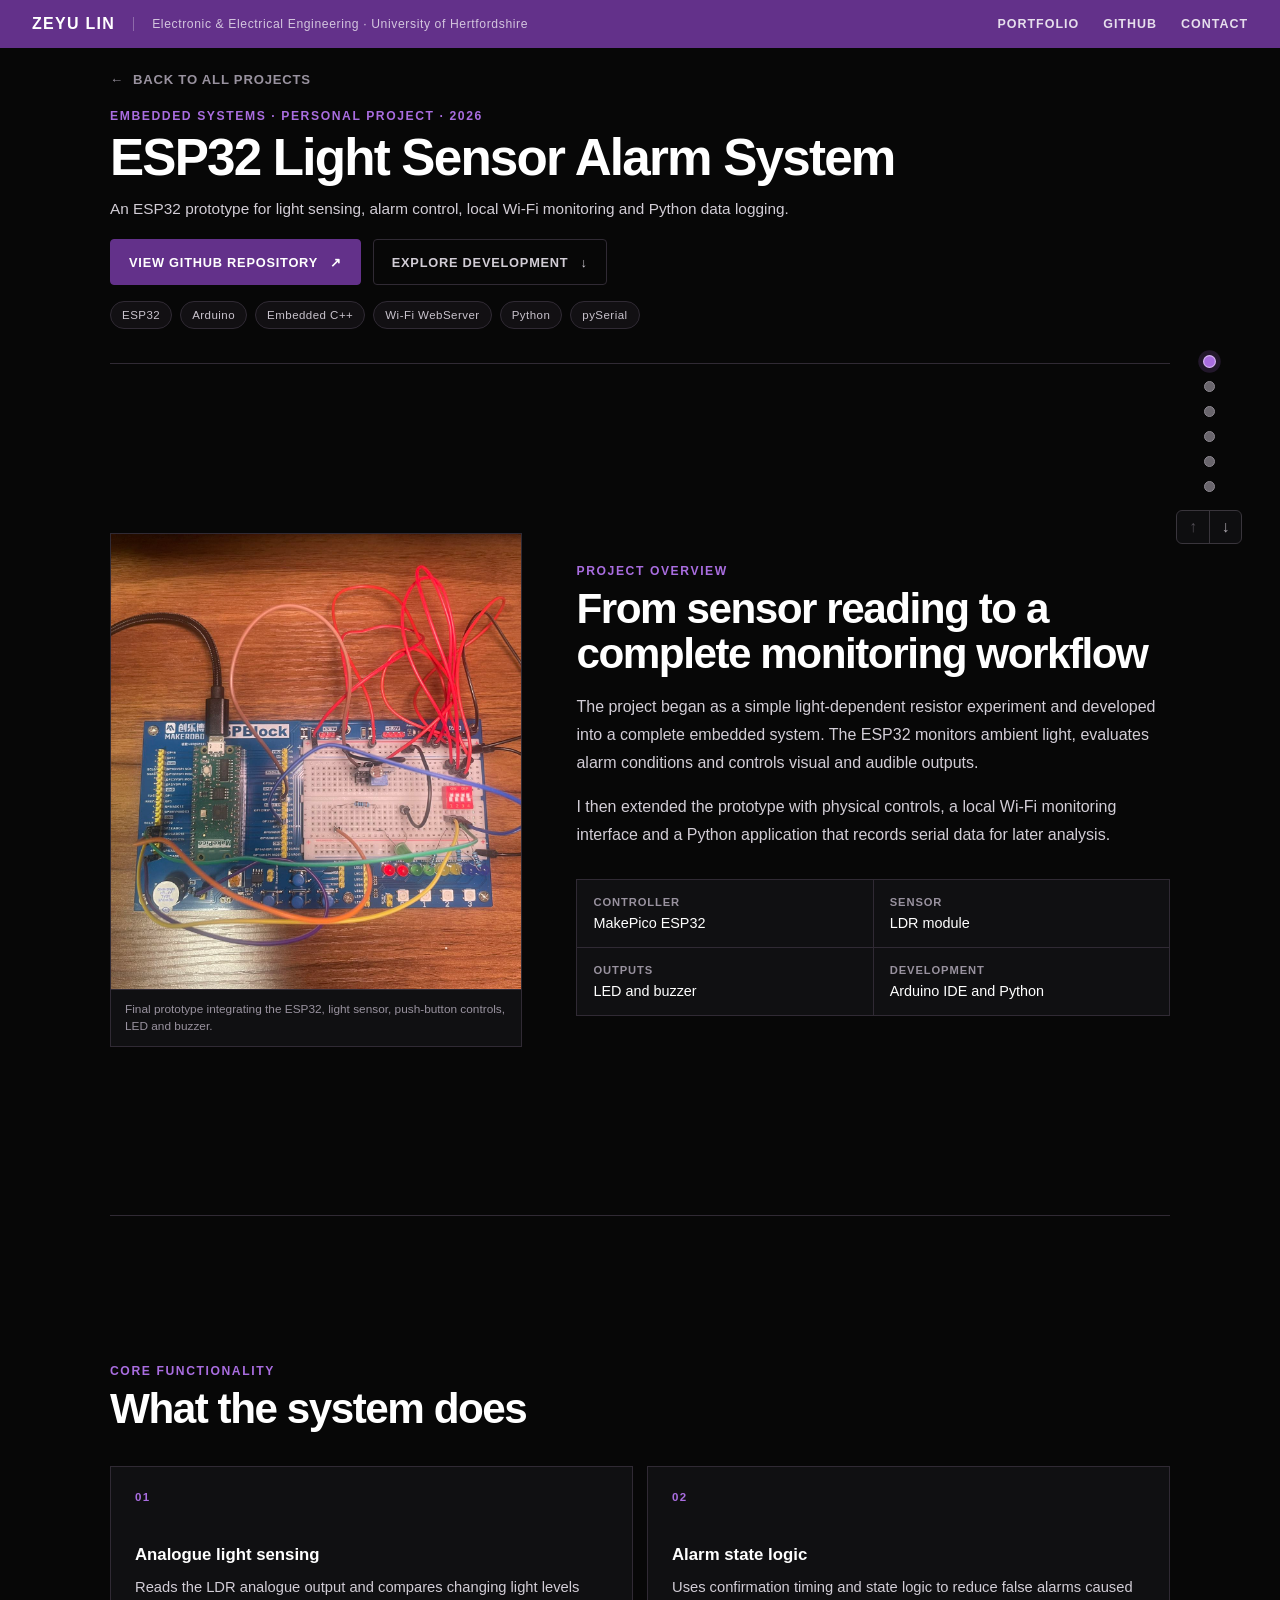
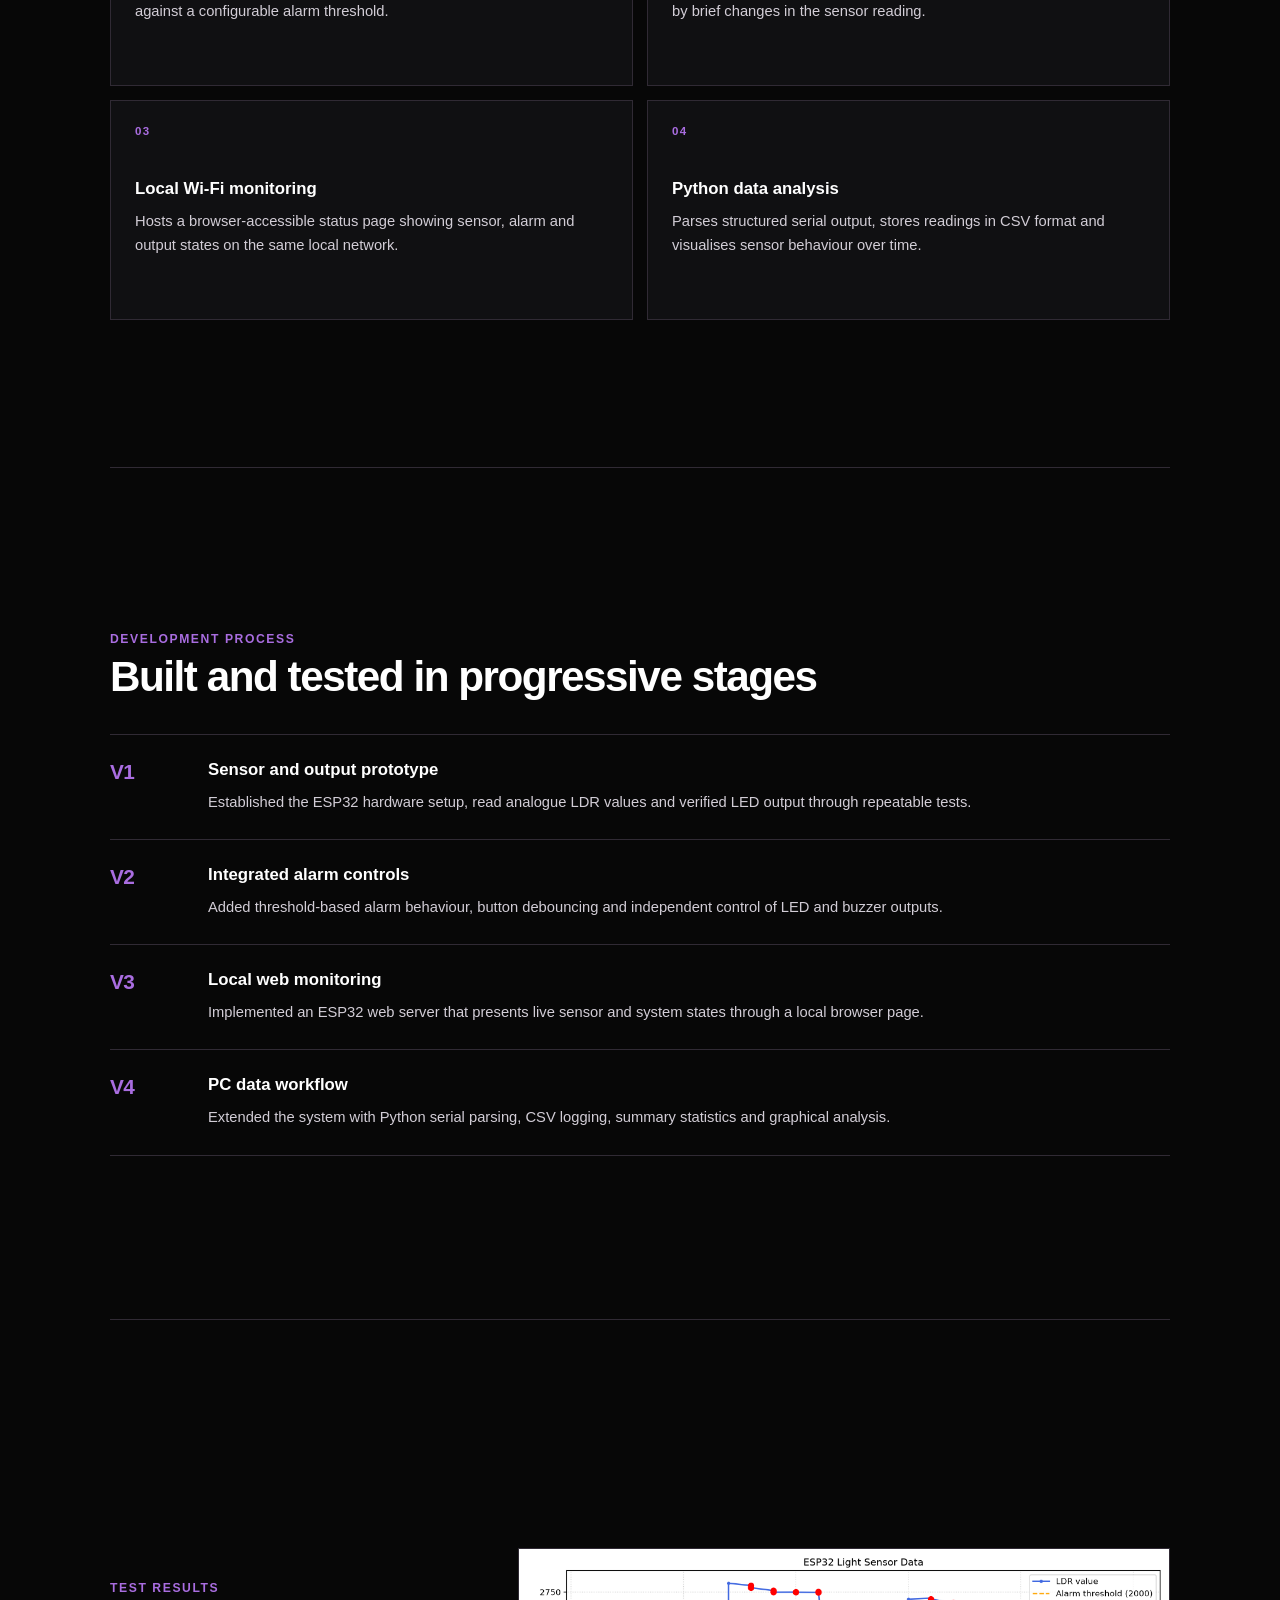
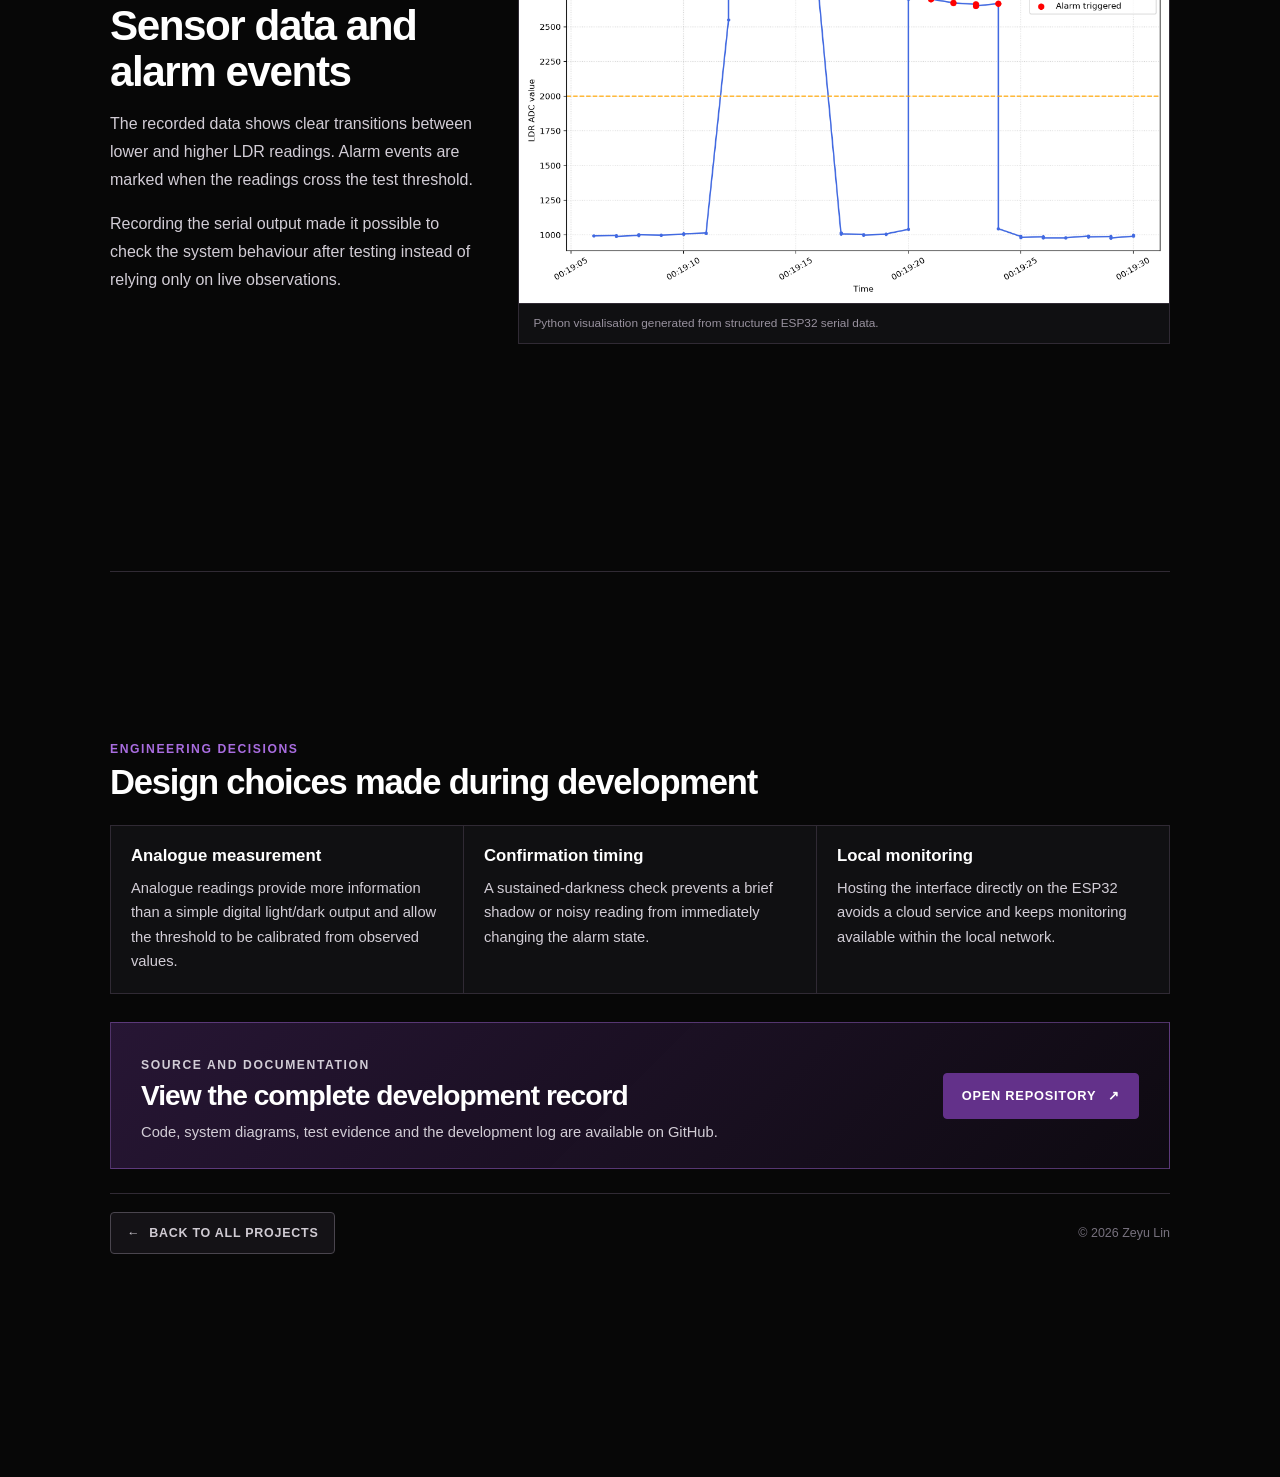
==== projects/esp32.html @ b7c0f5f3 "Add ESP32 project page and complete portfolio navigation" ====
<!DOCTYPE html>
<html lang="en">
<head>
  <meta charset="UTF-8">

  <meta
    name="viewport"
    content="width=device-width, initial-scale=1.0"
  >

  <meta
    name="description"
    content="ESP32 Light Sensor Alarm System developed by Zeyu Lin."
  >

  <title>ESP32 Light Sensor Alarm System | Zeyu Lin</title>

  <link rel="stylesheet" href="../project.css">
</head>

<body>
  <!-- Shared portfolio header and contact menu -->
  <header class="site-header">
    <div class="header-inner">
      <div class="site-identity">
        <a class="site-name" href="../index.html">
          Zeyu Lin
        </a>

        <span class="profile-summary">
          Electronic &amp; Electrical Engineering · University of Hertfordshire
        </span>
      </div>

      <nav class="site-nav" aria-label="Main navigation">
        <a class="nav-link" href="../index.html">
          Portfolio
        </a>

        <a
          class="nav-link"
          href="https://github.com/Zeyu-Ethan"
          target="_blank"
          rel="noopener noreferrer"
        >
          GitHub
        </a>

        <div class="contact-menu">
          <button
            class="contact-toggle"
            id="contact-toggle"
            type="button"
            aria-expanded="false"
            aria-controls="contact-panel"
          >
            Contact
          </button>

          <div
            class="contact-panel"
            id="contact-panel"
            aria-label="Contact information"
          >
            <div class="contact-row">
              <span class="contact-type">Email</span>

              <a
                class="contact-email"
                href="mailto:zeyuethanlin@gmail.com"
                draggable="false"
              >
                zeyuethanlin@gmail.com
              </a>
            </div>
          </div>
        </div>
      </nav>
    </div>
  </header>

  <!-- Desktop section navigation; hidden on narrower screens -->
  <nav class="section-navigation" aria-label="ESP32 project sections">
    <div class="section-dots">
      <button class="section-dot is-active" type="button" data-target="introduction" aria-label="Go to Project introduction" aria-current="true">
        <span>Project introduction</span>
      </button>
      <button class="section-dot" type="button" data-target="overview" aria-label="Go to Project overview">
        <span>Project overview</span>
      </button>
      <button class="section-dot" type="button" data-target="functionality" aria-label="Go to Core functionality">
        <span>Core functionality</span>
      </button>
      <button class="section-dot" type="button" data-target="development" aria-label="Go to Development process">
        <span>Development process</span>
      </button>
      <button class="section-dot" type="button" data-target="results" aria-label="Go to Test results">
        <span>Test results</span>
      </button>
      <button class="section-dot" type="button" data-target="decisions" aria-label="Go to Engineering decisions">
        <span>Engineering decisions</span>
      </button>
    </div>

    <div class="section-arrows" aria-label="Move between project sections">
      <button class="section-arrow" id="previous-section" type="button" aria-label="Previous project section" title="Previous section">
        <span aria-hidden="true">&#8593;</span>
      </button>
      <button class="section-arrow" id="next-section" type="button" aria-label="Next project section" title="Next section">
        <span aria-hidden="true">&#8595;</span>
      </button>
    </div>
  </nav>

  <main class="project-page">
    <div class="project-shell">
      <a class="back-link" href="../index.html">
        <span aria-hidden="true">←</span>
        Back to all projects
      </a>

      <!-- Project title, summary and primary actions -->
      <section class="project-introduction" id="introduction">
        <p class="eyebrow">
          Embedded Systems · Personal Project · 2026
        </p>

        <h1>ESP32 Light Sensor Alarm System</h1>

        <p class="project-lead">
          An ESP32 prototype for light sensing, alarm control, local Wi-Fi monitoring and Python data logging.
        </p>

        <div class="project-actions">
          <a
            class="primary-button"
            href="https://github.com/Zeyu-Ethan/esp32-light-sensor-alarm"
            target="_blank"
            rel="noopener noreferrer"
          >
            View GitHub Repository
            <span aria-hidden="true">↗</span>
          </a>

          <a class="secondary-button" href="#development">
            Explore Development
            <span aria-hidden="true">↓</span>
          </a>
        </div>

        <ul class="technology-list" aria-label="Technologies used">
          <li>ESP32</li>
          <li>Arduino</li>
          <li>Embedded C++</li>
          <li>Wi-Fi WebServer</li>
          <li>Python</li>
          <li>pySerial</li>
        </ul>
      </section>

      <!-- Project overview -->
      <section class="overview-section" id="overview">
        <figure class="prototype-figure">
          <img
            src="../assets/images/esp32/final_prototype_overview.jpg"
            alt="Completed ESP32 light sensor alarm hardware prototype"
          >

          <figcaption>
            Final prototype integrating the ESP32, light sensor,
            push-button controls, LED and buzzer.
          </figcaption>
        </figure>

        <div class="overview-content">
          <p class="section-label">Project overview</p>

          <h2>From sensor reading to a complete monitoring workflow</h2>

          <p>
            The project began as a simple light-dependent resistor
            experiment and developed into a complete embedded system.
            The ESP32 monitors ambient light, evaluates alarm conditions
            and controls visual and audible outputs.
          </p>

          <p>
            I then extended the prototype with physical controls, a
            local Wi-Fi monitoring interface and a Python application
            that records serial data for later analysis.
          </p>

          <dl class="project-facts">
            <div>
              <dt>Controller</dt>
              <dd>MakePico ESP32</dd>
            </div>

            <div>
              <dt>Sensor</dt>
              <dd>LDR module</dd>
            </div>

            <div>
              <dt>Outputs</dt>
              <dd>LED and buzzer</dd>
            </div>

            <div>
              <dt>Development</dt>
              <dd>Arduino IDE and Python</dd>
            </div>
          </dl>
        </div>
      </section>

      <!-- Core system functions -->
      <section class="content-section" id="functionality">
        <div class="section-heading">
          <p class="section-label">Core functionality</p>
          <h2>What the system does</h2>
        </div>

        <div class="feature-grid">
          <article class="feature-card">
            <span class="feature-number">01</span>
            <h3>Analogue light sensing</h3>

            <p>
              Reads the LDR analogue output and compares changing
              light levels against a configurable alarm threshold.
            </p>
          </article>

          <article class="feature-card">
            <span class="feature-number">02</span>
            <h3>Alarm state logic</h3>

            <p>
              Uses confirmation timing and state logic to reduce false
              alarms caused by brief changes in the sensor reading.
            </p>
          </article>

          <article class="feature-card">
            <span class="feature-number">03</span>
            <h3>Local Wi-Fi monitoring</h3>

            <p>
              Hosts a browser-accessible status page showing sensor,
              alarm and output states on the same local network.
            </p>
          </article>

          <article class="feature-card">
            <span class="feature-number">04</span>
            <h3>Python data analysis</h3>

            <p>
              Parses structured serial output, stores readings in CSV
              format and visualises sensor behaviour over time.
            </p>
          </article>
        </div>
      </section>

      <!-- Progressive development stages -->
      <section class="content-section" id="development">
        <div class="section-heading">
          <p class="section-label">Development process</p>
          <h2>Built and tested in progressive stages</h2>
        </div>

        <div class="development-list">
          <article class="development-stage">
            <div class="stage-marker">V1</div>

            <div>
              <h3>Sensor and output prototype</h3>

              <p>
                Established the ESP32 hardware setup, read analogue LDR
                values and verified LED output through repeatable tests.
              </p>
            </div>
          </article>

          <article class="development-stage">
            <div class="stage-marker">V2</div>

            <div>
              <h3>Integrated alarm controls</h3>

              <p>
                Added threshold-based alarm behaviour, button
                debouncing and independent control of LED and buzzer
                outputs.
              </p>
            </div>
          </article>

          <article class="development-stage">
            <div class="stage-marker">V3</div>

            <div>
              <h3>Local web monitoring</h3>

              <p>
                Implemented an ESP32 web server that presents live
                sensor and system states through a local browser page.
              </p>
            </div>
          </article>

          <article class="development-stage">
            <div class="stage-marker">V4</div>

            <div>
              <h3>PC data workflow</h3>

              <p>
                Extended the system with Python serial parsing, CSV
                logging, summary statistics and graphical analysis.
              </p>
            </div>
          </article>
        </div>
      </section>

      <!-- Test evidence and recorded sensor data -->
      <section class="data-section" id="results">
        <div class="data-copy">
          <p class="section-label">Test results</p>

          <h2>Sensor data and alarm events</h2>

          <p>
            The recorded data shows clear transitions between lower
            and higher LDR readings. Alarm events are marked when the
            readings cross the test threshold.
          </p>

          <p>
            Recording the serial output made it possible to check the
            system behaviour after testing instead of relying only on
            live observations.
          </p>
        </div>

        <figure class="data-figure">
          <img
            src="../assets/images/esp32/serial_log_plot.png"
            alt="Graph of ESP32 LDR readings and alarm events over time"
          >

          <figcaption>
            Python visualisation generated from structured ESP32
            serial data.
          </figcaption>
        </figure>
      </section>

      <!-- Engineering decisions and design reasoning -->
      <section class="engineering-section" id="decisions">
        <div class="section-heading">
          <p class="section-label">Engineering decisions</p>
          <h2>Design choices made during development</h2>
        </div>

        <div class="decision-grid">
          <article>
            <h3>Analogue measurement</h3>

            <p>
              Analogue readings provide more information than a simple
              digital light/dark output and allow the threshold to be
              calibrated from observed values.
            </p>
          </article>

          <article>
            <h3>Confirmation timing</h3>

            <p>
              A sustained-darkness check prevents a brief shadow or
              noisy reading from immediately changing the alarm state.
            </p>
          </article>

          <article>
            <h3>Local monitoring</h3>

            <p>
              Hosting the interface directly on the ESP32 avoids a
              cloud service and keeps monitoring available within the
              local network.
            </p>
          </article>
        </div>

        <!-- Repository card shares the final navigation page -->
        <section class="repository-section">
        <div>
          <p class="section-label">Source and documentation</p>

          <h2>View the complete development record</h2>

          <p>
            Code, system diagrams, test evidence and the development
            log are available on GitHub.
          </p>
        </div>

        <a
          class="primary-button"
          href="https://github.com/Zeyu-Ethan/esp32-light-sensor-alarm"
          target="_blank"
          rel="noopener noreferrer"
        >
          Open Repository
          <span aria-hidden="true">↗</span>
        </a>
        </section>

        <div class="project-ending">
          <nav class="project-navigation" aria-label="Project navigation">
            <a class="return-button" href="../index.html">
              <span aria-hidden="true">←</span>
              Back to all projects
            </a>
          </nav>

          <footer class="site-footer">
            <p>© 2026 Zeyu Lin</p>
          </footer>
        </div>
      </section>
    </div>
  </main>

  <script>
    // Keep the contact panel usable with mouse, keyboard and touch input.
    const contactMenu = document.querySelector(".contact-menu");
    const contactToggle = document.getElementById("contact-toggle");

    function closeContactMenu() {
      contactMenu.classList.remove("is-open");
      contactToggle.setAttribute("aria-expanded", "false");
    }

    contactToggle.addEventListener("click", function (event) {
      event.stopPropagation();

      const willOpen =
        !contactMenu.classList.contains("is-open");

      contactMenu.classList.toggle("is-open", willOpen);
      contactToggle.setAttribute(
        "aria-expanded",
        String(willOpen)
      );
    });

    document.addEventListener("click", function (event) {
      if (!contactMenu.contains(event.target)) {
        closeContactMenu();
      }
    });

    document.addEventListener("keydown", function (event) {
      if (event.key === "Escape") {
        closeContactMenu();
        contactToggle.focus();
      }
    });

    // Connect all six navigation dots to the complete page structure.
    const sectionDots = Array.from(
      document.querySelectorAll(".section-dot")
    );

    const projectSections = sectionDots.map(function (dot) {
      return document.getElementById(dot.dataset.target);
    });

    const navigationStops = projectSections;

    const previousSectionButton =
      document.getElementById("previous-section");

    const nextSectionButton =
      document.getElementById("next-section");

    let activeNavigationIndex = 0;

    function setActiveSection(index) {
      activeNavigationIndex = index;

      sectionDots.forEach(function (dot, dotIndex) {
        const isActive = dotIndex === index;

        dot.classList.toggle("is-active", isActive);

        if (isActive) {
          dot.setAttribute("aria-current", "true");
        } else {
          dot.removeAttribute("aria-current");
        }
      });

      previousSectionButton.disabled = index === 0;
      nextSectionButton.disabled =
        index === navigationStops.length - 1;
    }

    function scrollToSection(index) {
      navigationStops[index].scrollIntoView({
        behavior: "smooth",
        block: "center"
      });
    }

    sectionDots.forEach(function (dot, index) {
      dot.addEventListener("click", function () {
        setActiveSection(index);
        scrollToSection(index);
      });
    });

    previousSectionButton.addEventListener("click", function () {
      if (activeNavigationIndex > 0) {
        setActiveSection(activeNavigationIndex - 1);
        scrollToSection(activeNavigationIndex);
      }
    });

    nextSectionButton.addEventListener("click", function () {
      if (activeNavigationIndex < navigationStops.length - 1) {
        setActiveSection(activeNavigationIndex + 1);
        scrollToSection(activeNavigationIndex);
      }
    });

    // Highlight the section closest to the reader's viewing position.
    function updateActiveSectionFromScroll() {
      let nearestIndex = 0;
      let nearestDistance = Number.POSITIVE_INFINITY;

      navigationStops.forEach(function (section, index) {
        const sectionBounds = section.getBoundingClientRect();
        const sectionPosition =
          sectionBounds.top + sectionBounds.height / 2;
        const distance = Math.abs(
          sectionPosition - window.innerHeight / 2
        );

        if (distance < nearestDistance) {
          nearestDistance = distance;
          nearestIndex = index;
        }
      });

      if (nearestIndex !== activeNavigationIndex) {
        setActiveSection(nearestIndex);
      }
    }

    let scrollUpdateRequested = false;

    window.addEventListener(
      "scroll",
      function () {
        if (!scrollUpdateRequested) {
          window.requestAnimationFrame(function () {
            updateActiveSectionFromScroll();
            scrollUpdateRequested = false;
          });

          scrollUpdateRequested = true;
        }
      },
      { passive: true }
    );

    setActiveSection(0);
    updateActiveSectionFromScroll();
  </script>
</body>
</html>
---- project.css ----
:root {
  --black: #070707;
  --panel: #101012;
  --panel-light: #17141a;
  --white: #ffffff;
  --text: #d2cdd6;
  --muted: #99929f;
  --purple: #63318a;
  --purple-light: #a96de0;
  --border: #302a34;
}

* {
  box-sizing: border-box;
}

html {
  scroll-behavior: smooth;
}

body {
  min-height: 100vh;
  margin: 0;

  color: var(--white);
  background: var(--black);

  font-family: Arial, Helvetica, sans-serif;
}

a,
button {
  font: inherit;
}

a {
  color: inherit;
}

img {
  max-width: 100%;
}

/* =========================
   Header
   ========================= */

.site-header {
  position: relative;
  z-index: 20;

  height: 48px;

  background: var(--purple);
}

.header-inner {
  display: flex;
  align-items: center;
  justify-content: space-between;

  width: min(1280px, calc(100% - 64px));
  height: 100%;
  margin: 0 auto;
}

.site-identity {
  display: flex;
  align-items: center;
  min-width: 0;
}

.site-name {
  flex-shrink: 0;

  color: var(--white);

  font-size: 1rem;
  font-weight: 700;
  letter-spacing: 0.08em;
  text-decoration: none;
  text-transform: uppercase;
}

.profile-summary {
  margin-left: 18px;
  padding-left: 18px;

  color: rgba(255, 255, 255, 0.72);
  border-left: 1px solid rgba(255, 255, 255, 0.28);

  font-size: 0.76rem;
  letter-spacing: 0.05em;
  white-space: nowrap;
}

.site-nav {
  display: flex;
  align-items: center;
  gap: 24px;

  height: 100%;
}

.nav-link,
.contact-toggle {
  position: relative;

  padding: 0;

  color: rgba(255, 255, 255, 0.84);
  background: transparent;
  border: 0;

  font-size: 0.78rem;
  font-weight: 600;
  letter-spacing: 0.08em;
  text-decoration: none;
  text-transform: uppercase;

  cursor: pointer;
}

.nav-link:hover,
.contact-toggle:hover,
.contact-toggle[aria-expanded="true"] {
  color: var(--white);
}

.nav-link::after,
.contact-toggle::after {
  position: absolute;
  right: 0;
  bottom: -6px;
  left: 0;

  height: 1px;

  background: rgba(255, 255, 255, 0.9);
  content: "";

  transform: scaleX(0);
  transition: transform 160ms ease;
}

.nav-link:hover::after,
.contact-toggle:hover::after,
.contact-toggle[aria-expanded="true"]::after {
  transform: scaleX(1);
}

/* =========================
   Contact dropdown
   ========================= */

.contact-menu {
  position: relative;

  display: flex;
  align-items: center;

  height: 100%;
}

.contact-panel {
  position: absolute;
  top: 100%;
  right: 0;

  width: 220px;

  color: #232027;
  background: #ffffff;
  border-top: 3px solid var(--purple-light);
  box-shadow: 0 14px 34px rgba(0, 0, 0, 0.28);

  opacity: 0;
  visibility: hidden;
  pointer-events: none;

  transform: translateY(-6px);

  transition:
    opacity 160ms ease,
    visibility 160ms ease,
    transform 160ms ease;
}

.contact-menu.is-open .contact-panel,
.contact-menu:focus-within .contact-panel {
  opacity: 1;
  visibility: visible;
  pointer-events: auto;

  transform: translateY(0);
}

@media (hover: hover) {
  .contact-menu:hover .contact-panel {
    opacity: 1;
    visibility: visible;
    pointer-events: auto;

    transform: translateY(0);
  }
}

.contact-row {
  display: grid;
  grid-template-columns: 46px minmax(0, 1fr);
  gap: 8px;
  align-items: center;

  min-height: 44px;
  padding: 9px 10px;
}

.contact-type {
  color: var(--purple);

  font-size: 0.66rem;
  font-weight: 700;
  letter-spacing: 0.08em;
  text-transform: uppercase;
}

.contact-email {
  color: #232027;

  font-size: 0.72rem;
  line-height: 1.35;
  text-decoration: underline;
  text-decoration-color: rgba(99, 49, 138, 0.45);
  text-underline-offset: 3px;

  cursor: pointer;
  user-select: text;
}

.contact-email:hover {
  color: var(--purple);
  text-decoration-color: var(--purple);
}

/* =========================
   Desktop section navigation
   ========================= */

.section-navigation {
  position: fixed;
  top: 50%;
  right: max(18px, calc((100vw - 1060px) / 2 - 72px));
  z-index: 15;

  display: flex;
  flex-direction: column;
  gap: 18px;
  align-items: center;

  transform: translateY(-50%);
}

.section-dots {
  display: flex;
  flex-direction: column;
  gap: 14px;
  align-items: center;
}

.section-dot {
  position: relative;

  width: 11px;
  height: 11px;
  padding: 0;

  background: #69656c;
  border: 1px solid #8e8991;
  border-radius: 50%;

  cursor: pointer;

  transition:
    background-color 160ms ease,
    border-color 160ms ease,
    box-shadow 160ms ease,
    transform 160ms ease;
}

.section-dot:hover,
.section-dot:focus-visible {
  background: #a19ca4;
  border-color: #c0bbc3;
  outline: none;
  transform: scale(1.18);
}

.section-dot.is-active {
  background: var(--purple-light);
  border-color: #d4b3f2;
  box-shadow: 0 0 0 4px rgba(169, 109, 224, 0.17);
  transform: scale(1.18);
}

.section-dot span {
  position: absolute;
  top: 50%;
  right: 23px;

  padding: 7px 10px;

  color: #e3dfe6;
  background: rgba(20, 18, 22, 0.96);
  border: 1px solid var(--border);
  border-radius: 4px;

  font-size: 0.7rem;
  font-weight: 600;
  letter-spacing: 0.04em;
  white-space: nowrap;

  opacity: 0;
  visibility: hidden;
  pointer-events: none;

  transform: translate(5px, -50%);

  transition:
    opacity 150ms ease,
    visibility 150ms ease,
    transform 150ms ease;
}

.section-dot:hover span,
.section-dot:focus-visible span {
  opacity: 1;
  visibility: visible;
  transform: translate(0, -50%);
}

.section-arrows {
  display: grid;
  grid-template-columns: repeat(2, 32px);

  overflow: hidden;

  background: rgba(16, 16, 18, 0.84);
  border: 1px solid #39353c;
  border-radius: 6px;
}

.section-arrow {
  display: grid;
  place-items: center;

  width: 32px;
  height: 32px;
  padding: 0;

  color: #aaa5ad;
  background: transparent;
  border: 0;

  cursor: pointer;

  transition:
    color 150ms ease,
    background-color 150ms ease;
}

.section-arrow + .section-arrow {
  border-left: 1px solid #39353c;
}

.section-arrow:hover,
.section-arrow:focus-visible {
  color: #ffffff;
  background: #4c4650;
  outline: none;
}

.section-arrow:disabled {
  color: #514d54;
  background: transparent;
  cursor: default;
}

/* =========================
   Main project page
   ========================= */

.project-page {
  overflow: hidden;
}

.project-shell {
  width: min(1060px, calc(100% - 48px));
  margin: 0 auto;
  padding: 22px 0 54px;
}

.back-link {
  display: inline-flex;
  gap: 9px;
  align-items: center;

  margin-bottom: 22px;

  color: var(--muted);

  font-size: 0.82rem;
  font-weight: 600;
  letter-spacing: 0.06em;
  text-decoration: none;
  text-transform: uppercase;

  transition: color 150ms ease;
}

.back-link:hover {
  color: var(--purple-light);
}

.project-introduction {
  max-width: 1000px;
  padding-bottom: 34px;
}

.eyebrow,
.section-label {
  margin: 0 0 8px;

  color: var(--purple-light);

  font-size: 0.76rem;
  font-weight: 700;
  letter-spacing: 0.13em;
  text-transform: uppercase;
}

.project-introduction h1 {
  max-width: none;
  margin: 0;

  font-size: clamp(2.4rem, 4vw, 3.4rem);
  line-height: 1.05;
  letter-spacing: -0.035em;

  white-space: nowrap;
}

.project-lead {
  max-width: none;
  margin: 12px 0 0;

  color: var(--text);

  font-size: clamp(0.95rem, 1.2vw, 1.08rem);
  line-height: 1.6;

  white-space: nowrap;
}

.project-actions {
  display: flex;
  flex-wrap: wrap;
  gap: 12px;

  margin-top: 18px;
}

.primary-button,
.secondary-button {
  display: inline-flex;
  gap: 12px;
  align-items: center;
  justify-content: center;

  min-height: 46px;
  padding: 0 18px;

  border: 1px solid var(--purple);
  border-radius: 4px;

  font-size: 0.8rem;
  font-weight: 700;
  letter-spacing: 0.06em;
  text-decoration: none;
  text-transform: uppercase;

  transition:
    color 150ms ease,
    background-color 150ms ease,
    border-color 150ms ease,
    transform 150ms ease;
}

.primary-button {
  color: var(--white);
  background: var(--purple);
}

.primary-button:hover {
  background: #7942a0;
  border-color: #7942a0;

  transform: translateY(-2px);
}

.secondary-button {
  color: var(--text);
  background: transparent;
  border-color: var(--border);
}

.secondary-button:hover {
  color: var(--white);
  border-color: var(--purple-light);

  transform: translateY(-2px);
}

.technology-list {
  display: flex;
  flex-wrap: wrap;
  gap: 8px;

  margin: 16px 0 0;
  padding: 0;

  list-style: none;
}

.technology-list li {
  padding: 7px 11px;

  color: #c9c3cd;
  background: #121013;
  border: 1px solid var(--border);
  border-radius: 999px;

  font-size: 0.72rem;
  letter-spacing: 0.04em;
}

/* =========================
   Overview
   ========================= */

.overview-section {
  display: grid;
  grid-template-columns: minmax(280px, 0.82fr) minmax(0, 1.18fr);
  gap: 54px;
  align-items: center;

  min-height: calc(100vh - 48px);
  padding: 48px 0;

  border-top: 1px solid var(--border);
}

.overview-section,
.content-section,
.data-section,
.engineering-section {
  scroll-margin-top: 24px;
}

.prototype-figure,
.data-figure {
  margin: 0;

  background: var(--panel);
  border: 1px solid var(--border);
}

.prototype-figure img {
  display: block;

  width: 100%;
  max-height: 720px;

  object-fit: contain;
}

.prototype-figure figcaption,
.data-figure figcaption {
  padding: 11px 14px;

  color: var(--muted);
  border-top: 1px solid var(--border);

  font-size: 0.74rem;
  line-height: 1.45;
}

.overview-content h2,
.section-heading h2,
.data-copy h2,
.repository-section h2 {
  margin: 0;

  font-size: clamp(1.8rem, 3.3vw, 3rem);
  line-height: 1.08;
  letter-spacing: -0.035em;
}

.overview-content > p:not(.section-label),
.data-copy > p:not(.section-label),
.repository-section p {
  color: var(--text);

  font-size: 1rem;
  line-height: 1.75;
}

.project-facts {
  display: grid;
  grid-template-columns: repeat(2, 1fr);
  gap: 1px;

  margin: 30px 0 0;

  background: var(--border);
  border: 1px solid var(--border);
}

.project-facts div {
  padding: 16px;

  background: var(--panel);
}

.project-facts dt {
  margin-bottom: 7px;

  color: var(--muted);

  font-size: 0.7rem;
  font-weight: 700;
  letter-spacing: 0.08em;
  text-transform: uppercase;
}

.project-facts dd {
  margin: 0;

  color: var(--white);

  font-size: 0.9rem;
}

/* =========================
   Content sections
   ========================= */

.content-section,
.engineering-section {
  display: flex;
  flex-direction: column;
  justify-content: center;

  min-height: calc(100vh - 48px);
  padding: 48px 0;

  border-top: 1px solid var(--border);
}

.section-heading {
  max-width: 720px;
  margin-bottom: 34px;
}

.feature-grid {
  display: grid;
  grid-template-columns: repeat(2, 1fr);
  gap: 14px;
}

.feature-card {
  min-height: 220px;
  padding: 24px;

  background: var(--panel);
  border: 1px solid var(--border);

  transition:
    border-color 160ms ease,
    transform 160ms ease;
}

.feature-card:hover {
  border-color: rgba(169, 109, 224, 0.68);

  transform: translateY(-3px);
}

.feature-number {
  display: block;
  margin-bottom: 42px;

  color: var(--purple-light);

  font-size: 0.72rem;
  font-weight: 700;
  letter-spacing: 0.12em;
}

.feature-card h3,
.development-stage h3,
.decision-grid h3 {
  margin: 0 0 10px;

  font-size: 1.05rem;
}

.feature-card p,
.development-stage p,
.decision-grid p {
  margin: 0;

  color: var(--text);

  font-size: 0.92rem;
  line-height: 1.65;
}

/* =========================
   Development stages
   ========================= */

.development-list {
  border-top: 1px solid var(--border);
}

.development-stage {
  display: grid;
  grid-template-columns: 74px 1fr;
  gap: 24px;

  padding: 25px 0;

  border-bottom: 1px solid var(--border);
}

.stage-marker {
  color: var(--purple-light);

  font-size: 1.3rem;
  font-weight: 700;
  letter-spacing: -0.03em;
}

/* =========================
   Data section
   ========================= */

.data-section {
  display: grid;
  grid-template-columns: 0.72fr 1.28fr;
  gap: 42px;
  align-items: center;

  min-height: calc(100vh - 48px);
  padding: 48px 0;

  border-top: 1px solid var(--border);
}

.data-figure img {
  display: block;
  width: 100%;
}

/* =========================
   Engineering decisions
   ========================= */

.decision-grid {
  display: grid;
  grid-template-columns: repeat(3, 1fr);
  gap: 1px;

  background: var(--border);
  border: 1px solid var(--border);
}

.decision-grid article {
  padding: 20px;

  background: var(--panel);
}

/* =========================
   Repository section
   ========================= */

.repository-section {
  display: flex;
  gap: 24px;
  align-items: center;
  justify-content: space-between;

  margin-top: 28px;
  padding: 24px 30px;

  background:
    linear-gradient(
      135deg,
      rgba(99, 49, 138, 0.34),
      rgba(99, 49, 138, 0.08)
    );
  border: 1px solid rgba(169, 109, 224, 0.42);
}

.repository-section > div {
  max-width: 660px;
}

.repository-section p {
  margin-bottom: 0;
}

.engineering-section .section-heading {
  max-width: none;
  margin-bottom: 24px;
}

.engineering-section .section-heading h2 {
  font-size: clamp(1.8rem, 2.7vw, 2.55rem);
  white-space: nowrap;
}

.repository-section .section-label {
  margin-bottom: 7px;

  font-size: 0.76rem;
  line-height: 1.35;
}

.repository-section h2 {
  font-size: clamp(1.45rem, 2.2vw, 2rem);
  white-space: nowrap;
}

.repository-section p {
  margin-top: 10px;
  line-height: 1.55;
}

.repository-section > div > p:not(.section-label) {
  font-size: 0.92rem;
  white-space: nowrap;
}

/* =========================
   Final-page navigation
   ========================= */

.project-ending {
  display: flex;
  gap: 24px;
  align-items: center;
  justify-content: space-between;

  width: 100%;
  margin-top: 24px;
  padding-top: 18px;

  border-top: 1px solid var(--border);
}

.project-navigation {
  margin: 0;
}

.return-button {
  display: inline-flex;
  gap: 9px;
  align-items: center;
  justify-content: center;

  min-height: 42px;
  padding: 0 16px;

  color: #d0cbd3;
  background: #141216;
  border: 1px solid #4a454e;
  border-radius: 4px;

  font-size: 0.78rem;
  font-weight: 700;
  letter-spacing: 0.06em;
  text-decoration: none;
  text-transform: uppercase;

  transition:
    color 150ms ease,
    background-color 150ms ease,
    border-color 150ms ease,
    transform 150ms ease;
}

.return-button:hover,
.return-button:focus-visible {
  color: var(--white);
  background: #28242b;
  border-color: #77717d;
  outline: none;
  transform: translateY(-2px);
}

/* =========================
   Footer
   ========================= */

.site-footer {
  padding: 0;

  color: #77717e;
  border: 0;

  font-size: 0.78rem;
  text-align: center;
}

.site-footer p {
  margin: 0;
}

/* =========================
   Mobile
   ========================= */

@media (max-width: 760px) {
  .site-header {
    height: 52px;
  }

  .header-inner,
  .project-shell {
    width: calc(100% - 28px);
  }

  .profile-summary {
    display: none;
  }

  .site-nav {
    gap: 14px;
  }

  .nav-link,
  .contact-toggle {
    font-size: 0.68rem;
  }

  .contact-panel {
    width: 220px;
  }

  .project-shell {
    padding-top: 24px;
  }

  .back-link {
    margin-bottom: 36px;
  }

  .project-introduction {
    padding-bottom: 36px;
  }

  .project-introduction h1 {
    font-size: clamp(2.4rem, 13vw, 4rem);
  }

  .project-introduction h1,
  .project-lead {
    white-space: normal;
  }

  .overview-section,
  .data-section {
    grid-template-columns: 1fr;
    gap: 32px;
  }

  .overview-section,
  .content-section,
  .data-section,
  .engineering-section {
    min-height: 0;
    padding: 50px 0;
  }

  .engineering-section .section-heading h2,
  .repository-section h2,
  .repository-section > div > p:not(.section-label) {
    white-space: normal;
  }

  .prototype-figure {
    max-width: 520px;
    margin: 0 auto;
  }

  .feature-grid,
  .decision-grid {
    grid-template-columns: 1fr;
  }

  .feature-card {
    min-height: 190px;
  }

  .repository-section {
    flex-direction: column;
    align-items: flex-start;

    padding: 28px 22px;
  }

  .project-ending {
    align-items: flex-start;
  }

}

/* The rail is reserved for wide screens so it never crowds the project text. */
@media (max-width: 1199px) {
  .section-navigation {
    display: none;
  }
}

@media (max-width: 520px) {
  .profile-summary {
    display: none;
  }

  .site-name {
    font-size: 0.86rem;
  }

  .site-nav {
    gap: 11px;
  }

  .nav-link,
  .contact-toggle {
    font-size: 0.62rem;
    letter-spacing: 0.05em;
  }

  .project-actions {
    flex-direction: column;
  }

  .primary-button,
  .secondary-button {
    width: 100%;
  }

  .project-facts {
    grid-template-columns: 1fr;
  }

  .development-stage {
    grid-template-columns: 54px 1fr;
    gap: 14px;
  }

  .contact-panel {
    right: -2px;
    width: 210px;
  }

  .project-ending {
    flex-direction: column;
  }
}
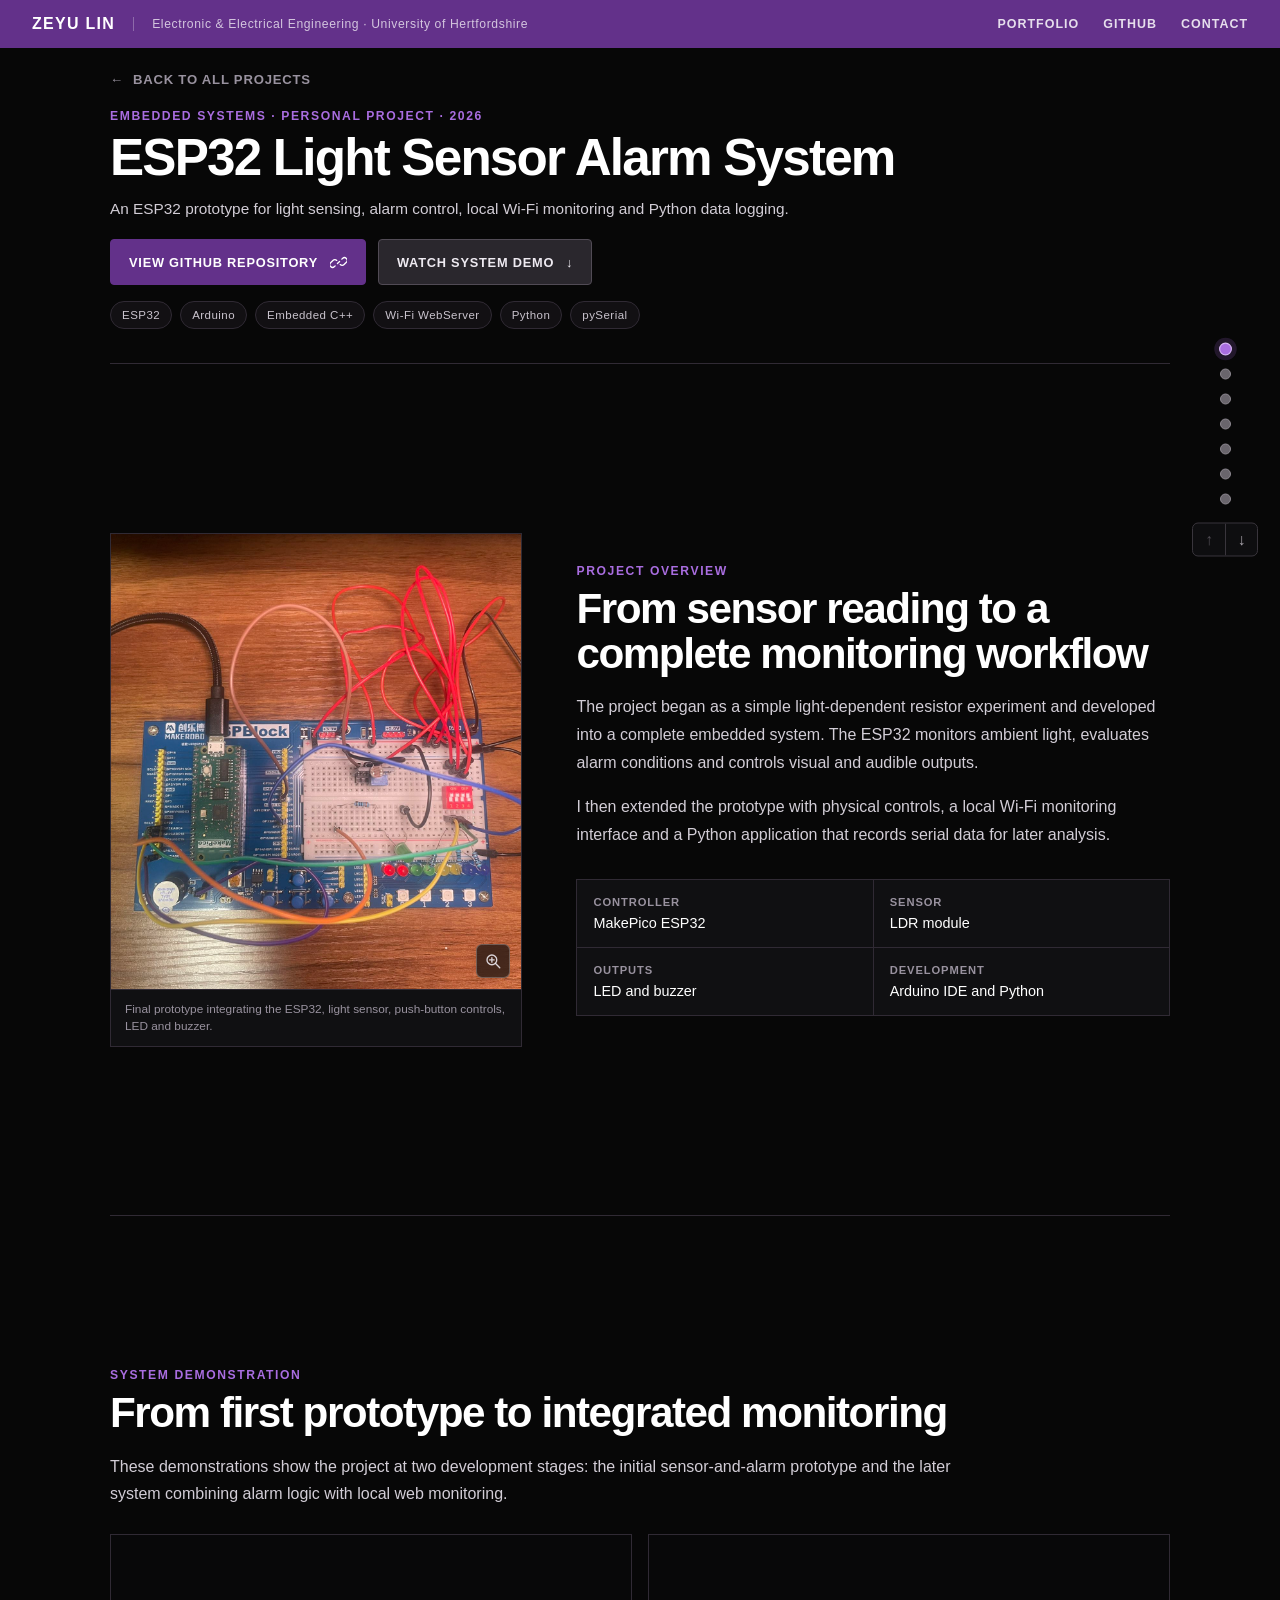
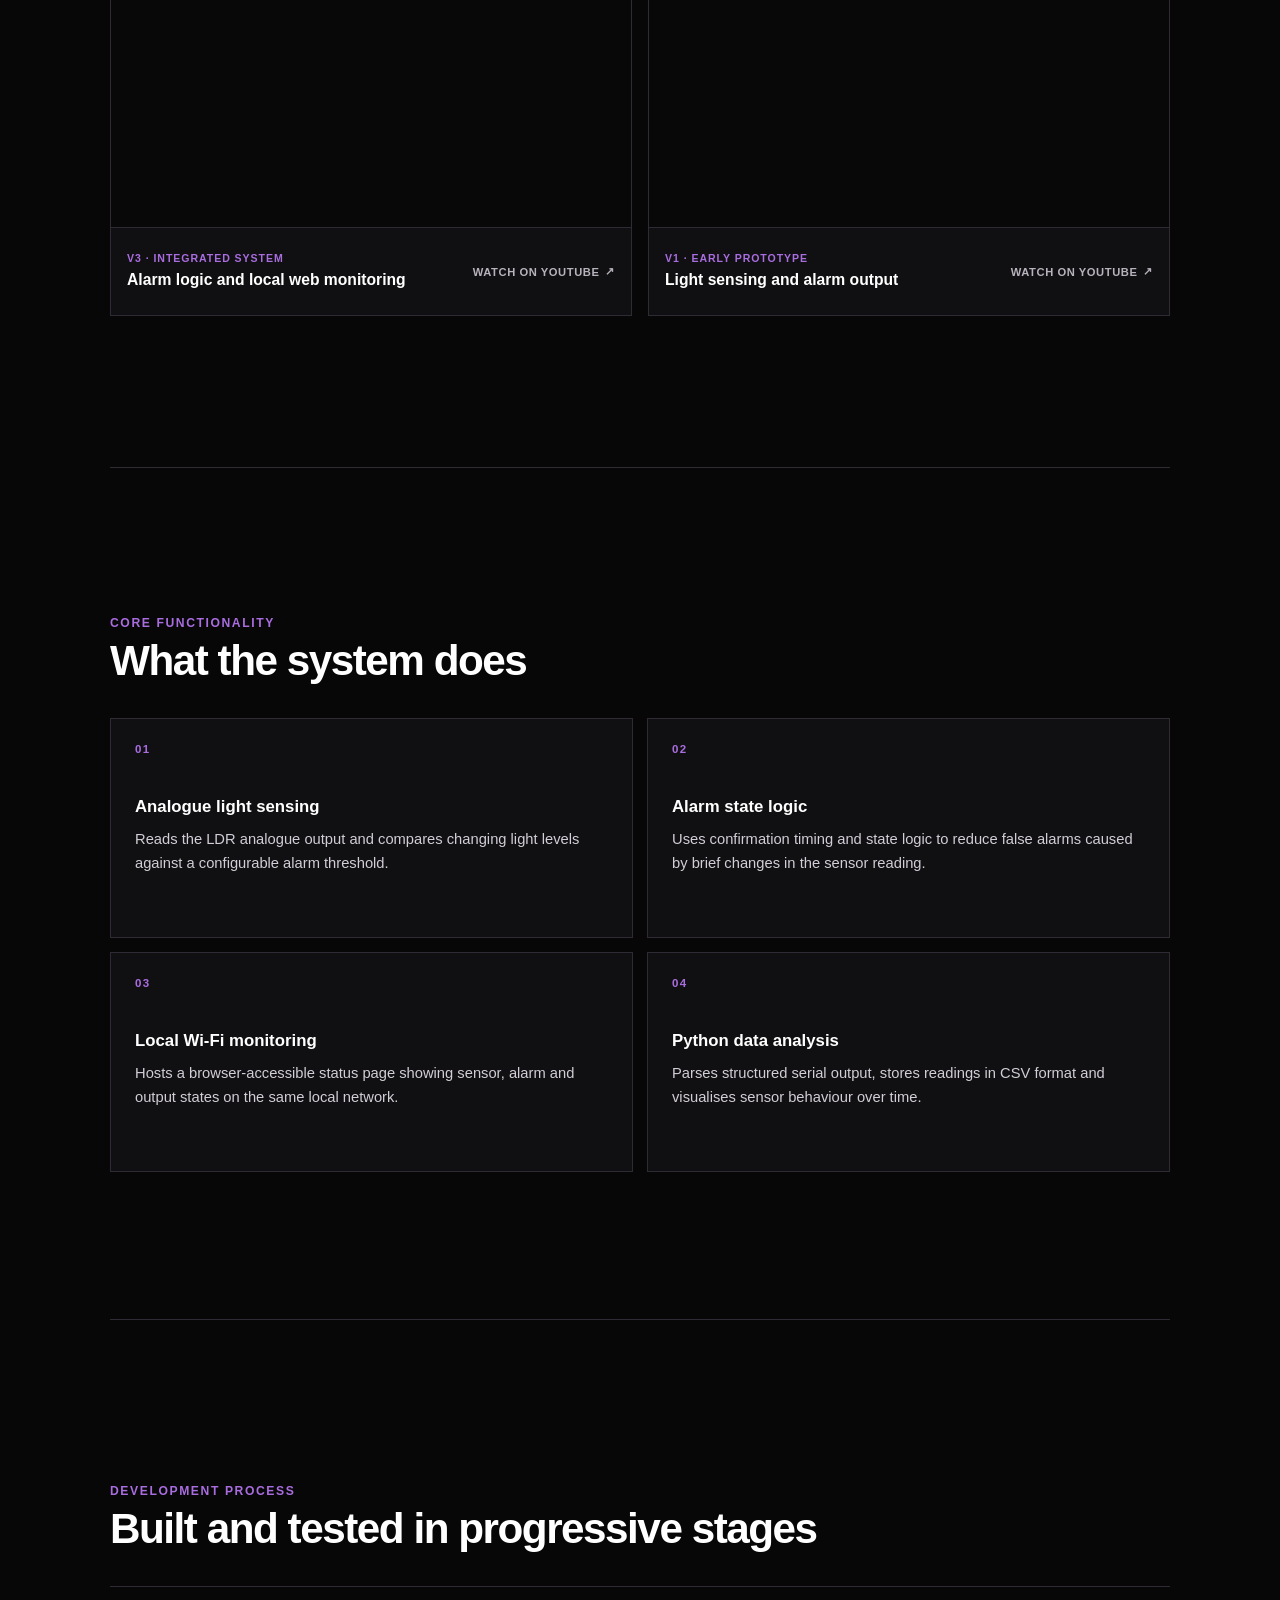
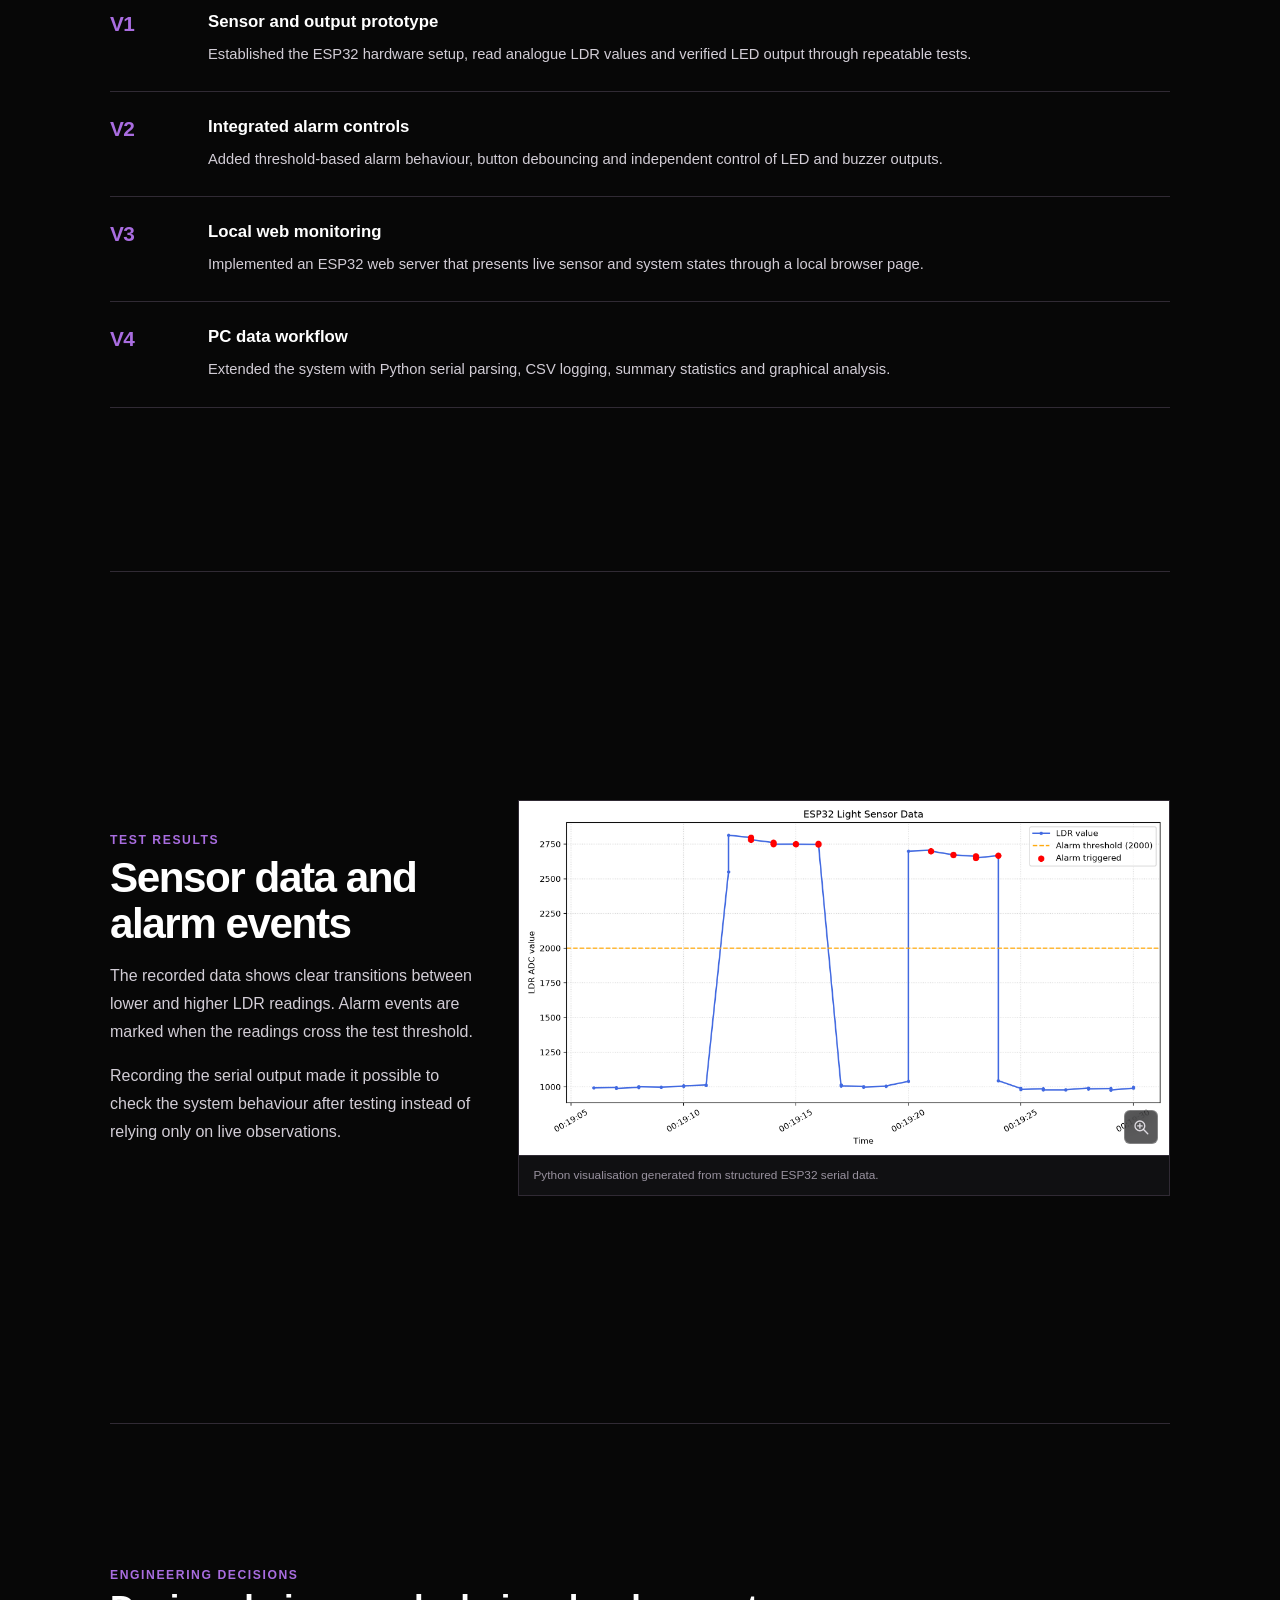
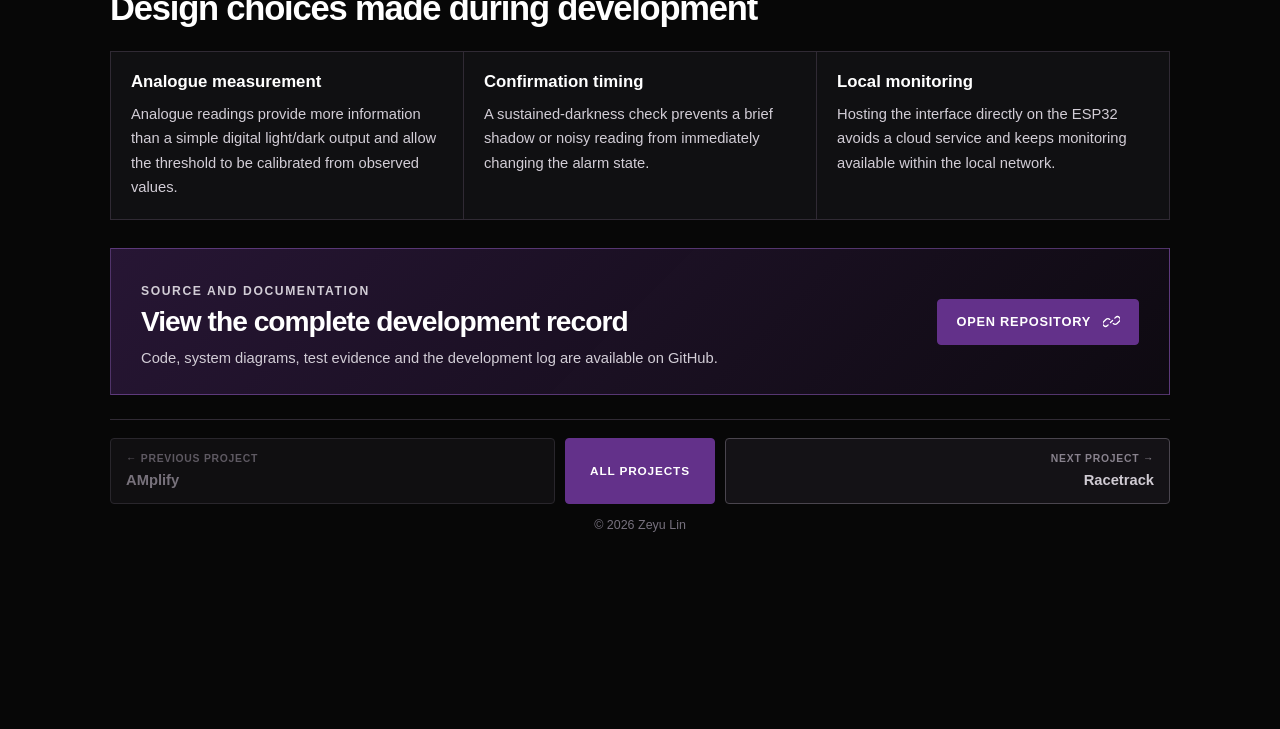
==== commit b58f3a04: "Add racetrack project videos and project navigation" ====
--- a/projects/esp32.html
+++ b/projects/esp32.html
@@ -18,7 +18,7 @@
   <link rel="stylesheet" href="../project.css">
 </head>
 
-<body>
+<body class="esp32-project-page">
   <!-- Shared portfolio header and contact menu -->
   <header class="site-header">
     <div class="header-inner">
@@ -79,7 +79,7 @@
     </div>
   </header>
 
-  <!-- Desktop section navigation; hidden on narrower screens -->
+  <!-- Seven-page navigation for the complete project story -->
   <nav class="section-navigation" aria-label="ESP32 project sections">
     <div class="section-dots">
       <button class="section-dot is-active" type="button" data-target="introduction" aria-label="Go to Project introduction" aria-current="true">
@@ -87,6 +87,9 @@
       </button>
       <button class="section-dot" type="button" data-target="overview" aria-label="Go to Project overview">
         <span>Project overview</span>
+      </button>
+      <button class="section-dot" type="button" data-target="demonstration" aria-label="Go to System demonstration">
+        <span>System demonstration</span>
       </button>
       <button class="section-dot" type="button" data-target="functionality" aria-label="Go to Core functionality">
         <span>Core functionality</span>
@@ -133,17 +136,21 @@
 
         <div class="project-actions">
           <a
-            class="primary-button"
+            class="primary-button external-button"
             href="https://github.com/Zeyu-Ethan/esp32-light-sensor-alarm"
             target="_blank"
             rel="noopener noreferrer"
           >
             View GitHub Repository
-            <span aria-hidden="true">↗</span>
+            <svg class="button-link-icon" viewBox="0 0 24 24" aria-hidden="true" focusable="false">
+              <path d="M10.5 13.5l3-3"></path>
+              <path d="M7.3 16.7l-1 1a3.8 3.8 0 0 1-5.4-5.4l3.2-3.2a3.8 3.8 0 0 1 5.4 0"></path>
+              <path d="M16.7 7.3l1-1a3.8 3.8 0 0 1 5.4 5.4l-3.2 3.2a3.8 3.8 0 0 1-5.4 0"></path>
+            </svg>
           </a>
 
-          <a class="secondary-button" href="#development">
-            Explore Development
+          <a class="secondary-button" href="#demonstration">
+            Watch System Demo
             <span aria-hidden="true">↓</span>
           </a>
         </div>
@@ -164,6 +171,8 @@
           <img
             src="../assets/images/esp32/final_prototype_overview.jpg"
             alt="Completed ESP32 light sensor alarm hardware prototype"
+            data-lightbox
+            tabindex="0"
           >
 
           <figcaption>
@@ -214,6 +223,81 @@
         </div>
       </section>
 
+      <!-- Recorded demonstrations of the early and integrated prototypes -->
+      <section class="content-section video-section esp32-demo-section" id="demonstration">
+        <div class="section-heading">
+          <p class="section-label">System demonstration</p>
+          <h2>From first prototype to integrated monitoring</h2>
+          <p class="section-introduction">
+            These demonstrations show the project at two development
+            stages: the initial sensor-and-alarm prototype and the later
+            system combining alarm logic with local web monitoring.
+          </p>
+        </div>
+
+        <div class="video-grid">
+          <article class="video-card featured-video-card">
+            <div class="video-embed">
+              <iframe
+                src="https://www.youtube-nocookie.com/embed/dECyC5ZzRzY"
+                title="ESP32 Light Sensor Alarm V3 integrated system demonstration"
+                loading="lazy"
+                referrerpolicy="strict-origin-when-cross-origin"
+                allow="accelerometer; autoplay; clipboard-write; encrypted-media; gyroscope; picture-in-picture; web-share"
+                allowfullscreen
+              ></iframe>
+            </div>
+
+            <div class="video-card-copy">
+              <div>
+                <span class="video-version">V3 · Integrated system</span>
+                <h3>Alarm logic and local web monitoring</h3>
+              </div>
+
+              <a
+                class="video-external-link"
+                href="https://youtu.be/dECyC5ZzRzY"
+                target="_blank"
+                rel="noopener noreferrer"
+              >
+                Watch on YouTube
+                <span aria-hidden="true">↗</span>
+              </a>
+            </div>
+          </article>
+
+          <article class="video-card">
+            <div class="video-embed">
+              <iframe
+                src="https://www.youtube-nocookie.com/embed/25t3WMKX8aA"
+                title="ESP32 Light Sensor Alarm System V1 prototype demonstration"
+                loading="lazy"
+                referrerpolicy="strict-origin-when-cross-origin"
+                allow="accelerometer; autoplay; clipboard-write; encrypted-media; gyroscope; picture-in-picture; web-share"
+                allowfullscreen
+              ></iframe>
+            </div>
+
+            <div class="video-card-copy">
+              <div>
+                <span class="video-version">V1 · Early prototype</span>
+                <h3>Light sensing and alarm output</h3>
+              </div>
+
+              <a
+                class="video-external-link"
+                href="https://youtu.be/25t3WMKX8aA"
+                target="_blank"
+                rel="noopener noreferrer"
+              >
+                Watch on YouTube
+                <span aria-hidden="true">↗</span>
+              </a>
+            </div>
+          </article>
+        </div>
+      </section>
+
       <!-- Core system functions -->
       <section class="content-section" id="functionality">
         <div class="section-heading">
@@ -351,6 +435,8 @@
           <img
             src="../assets/images/esp32/serial_log_plot.png"
             alt="Graph of ESP32 LDR readings and alarm events over time"
+            data-lightbox
+            tabindex="0"
           >
 
           <figcaption>
@@ -412,21 +498,49 @@
         </div>
 
         <a
-          class="primary-button"
+          class="primary-button external-button"
           href="https://github.com/Zeyu-Ethan/esp32-light-sensor-alarm"
           target="_blank"
           rel="noopener noreferrer"
         >
           Open Repository
-          <span aria-hidden="true">↗</span>
+          <svg class="button-link-icon" viewBox="0 0 24 24" aria-hidden="true" focusable="false">
+            <path d="M10.5 13.5l3-3"></path>
+            <path d="M7.3 16.7l-1 1a3.8 3.8 0 0 1-5.4-5.4l3.2-3.2a3.8 3.8 0 0 1 5.4 0"></path>
+            <path d="M16.7 7.3l1-1a3.8 3.8 0 0 1 5.4 5.4l-3.2 3.2a3.8 3.8 0 0 1-5.4 0"></path>
+          </svg>
         </a>
         </section>
 
         <div class="project-ending">
-          <nav class="project-navigation" aria-label="Project navigation">
-            <a class="return-button" href="../index.html">
-              <span aria-hidden="true">←</span>
-              Back to all projects
+          <nav class="project-switcher" aria-label="Browse portfolio projects">
+            <span
+              class="project-switch-card project-switch-previous is-unavailable"
+              role="link"
+              aria-disabled="true"
+              aria-label="Previous project: AMplify Impact Challenge. Project page not yet available."
+            >
+              <span class="project-switch-direction">
+                <span aria-hidden="true">←</span>
+                Previous project
+              </span>
+              <strong>AMplify</strong>
+            </span>
+
+            <a class="project-switch-card all-projects-card" href="../index.html">
+              <span>All Projects</span>
+            </a>
+
+            <a
+              class="project-switch-card project-switch-next"
+              href="racetrack.html"
+              aria-label="Next project: Smart Electronic Toy Racetrack System"
+            >
+              <span class="project-switch-direction">
+                Next project
+                <span aria-hidden="true">→</span>
+              </span>
+              <strong>Racetrack</strong>
             </a>
           </nav>
 
@@ -437,6 +551,27 @@
       </section>
     </div>
   </main>
+
+  <!-- Full-viewport image viewer with zoom and drag controls -->
+  <div
+    class="image-lightbox"
+    id="image-lightbox"
+    role="dialog"
+    aria-modal="true"
+    aria-label="Expanded project image"
+    hidden
+  >
+    <div class="lightbox-toolbar" aria-label="Image controls">
+      <button id="lightbox-zoom-out" type="button" aria-label="Zoom out">−</button>
+      <button id="lightbox-reset" type="button" aria-label="Reset zoom">100%</button>
+      <button id="lightbox-zoom-in" type="button" aria-label="Zoom in">+</button>
+      <button id="lightbox-close" type="button" aria-label="Close image viewer">×</button>
+    </div>
+
+    <div class="lightbox-stage" id="lightbox-stage">
+      <img id="lightbox-image" src="" alt="">
+    </div>
+  </div>
 
   <script>
     // Keep the contact panel usable with mouse, keyboard and touch input.
@@ -474,7 +609,7 @@
       }
     });
 
-    // Connect all six navigation dots to the complete page structure.
+    // Connect all seven navigation dots to the complete page structure.
     const sectionDots = Array.from(
       document.querySelectorAll(".section-dot")
     );
@@ -514,9 +649,20 @@
     }
 
     function scrollToSection(index) {
-      navigationStops[index].scrollIntoView({
-        behavior: "smooth",
-        block: "center"
+      if (index === 0) {
+        window.scrollTo({ top: 0, behavior: "smooth" });
+        return;
+      }
+
+      const targetSection = navigationStops[index];
+      const sectionBounds = targetSection.getBoundingClientRect();
+      const sectionTop = window.scrollY + sectionBounds.top;
+      const centredPosition =
+        sectionTop + targetSection.offsetHeight / 2 - window.innerHeight / 2;
+
+      window.scrollTo({
+        top: Math.max(0, centredPosition),
+        behavior: "smooth"
       });
     }
 
@@ -585,5 +731,6 @@
     setActiveSection(0);
     updateActiveSectionFromScroll();
   </script>
+  <script src="../project-lightbox.js"></script>
 </body>
 </html>
--- a/project.css
+++ b/project.css
@@ -249,7 +249,7 @@
 .section-navigation {
   position: fixed;
   top: 50%;
-  right: max(18px, calc((100vw - 1060px) / 2 - 72px));
+  right: max(8px, calc((100vw - 1060px) / 4 - 33px));
   z-index: 15;
 
   display: flex;
@@ -495,29 +495,44 @@
     transform 150ms ease;
 }
 
-.primary-button {
+.primary-button,
+.secondary-button {
+  color: #eeeaf1;
+  background: #2a272d;
+  border-color: #514b55;
+}
+
+.primary-button:hover,
+.secondary-button:hover {
+  color: var(--white);
+  background: #39343d;
+  border-color: #77707c;
+
+  transform: translateY(-2px);
+}
+
+.external-button {
   color: var(--white);
   background: var(--purple);
-}
-
-.primary-button:hover {
+  border-color: var(--purple);
+}
+
+.external-button:hover {
   background: #7942a0;
   border-color: #7942a0;
-
-  transform: translateY(-2px);
-}
-
-.secondary-button {
-  color: var(--text);
-  background: transparent;
-  border-color: var(--border);
-}
-
-.secondary-button:hover {
-  color: var(--white);
-  border-color: var(--purple-light);
-
-  transform: translateY(-2px);
+}
+
+.button-link-icon {
+  flex: 0 0 auto;
+
+  width: 17px;
+  height: 17px;
+
+  fill: none;
+  stroke: currentColor;
+  stroke-linecap: round;
+  stroke-linejoin: round;
+  stroke-width: 1.8;
 }
 
 .technology-list {
@@ -563,7 +578,7 @@
 .content-section,
 .data-section,
 .engineering-section {
-  scroll-margin-top: 24px;
+  scroll-margin: 0;
 }
 
 .prototype-figure,
@@ -731,6 +746,100 @@
 
 .development-list {
   border-top: 1px solid var(--border);
+}
+
+/* =========================
+   Video demonstrations
+   ========================= */
+
+.video-section .section-heading {
+  max-width: 900px;
+  margin-bottom: 26px;
+}
+
+.video-grid {
+  display: grid;
+  grid-template-columns: repeat(2, minmax(0, 1fr));
+  gap: 16px;
+}
+
+.video-card {
+  min-width: 0;
+
+  background: var(--panel);
+  border: 1px solid var(--border);
+  overflow: hidden;
+}
+
+.video-embed {
+  position: relative;
+
+  width: 100%;
+  aspect-ratio: 16 / 9;
+
+  background: #080809;
+}
+
+.video-embed iframe {
+  position: absolute;
+  inset: 0;
+
+  width: 100%;
+  height: 100%;
+
+  border: 0;
+}
+
+.video-card-copy {
+  display: flex;
+  gap: 18px;
+  align-items: center;
+  justify-content: space-between;
+
+  min-height: 88px;
+  padding: 14px 16px;
+
+  border-top: 1px solid var(--border);
+}
+
+.video-version {
+  display: block;
+  margin-bottom: 6px;
+
+  color: var(--purple-light);
+
+  font-size: 0.66rem;
+  font-weight: 700;
+  letter-spacing: 0.09em;
+  text-transform: uppercase;
+}
+
+.video-card h3 {
+  margin: 0;
+
+  font-size: 0.98rem;
+  line-height: 1.3;
+}
+
+.video-external-link {
+  display: inline-flex;
+  flex: 0 0 auto;
+  gap: 6px;
+  align-items: center;
+
+  color: #b8b2bc;
+
+  font-size: 0.7rem;
+  font-weight: 700;
+  letter-spacing: 0.05em;
+  text-decoration: none;
+  text-transform: uppercase;
+}
+
+.video-external-link:hover,
+.video-external-link:focus-visible {
+  color: var(--purple-light);
+  outline: none;
 }
 
 .development-stage {
@@ -854,14 +963,383 @@
 }
 
 /* =========================
+   Racetrack project evidence
+   ========================= */
+
+.racetrack-project-page .project-introduction h1 {
+  font-size: clamp(2.15rem, 3.7vw, 3.15rem);
+}
+
+.racetrack-system-figure img {
+  height: clamp(430px, 54vh, 520px);
+  max-height: none;
+
+  background: #080809;
+}
+
+.racetrack-project-page .overview-section {
+  grid-template-columns: minmax(280px, 0.58fr) minmax(0, 1.42fr);
+  gap: 64px;
+  align-items: center;
+}
+
+.racetrack-system-figure {
+  width: min(100%, 340px);
+
+  justify-self: center;
+}
+
+.section-introduction,
+.outcome-copy > p:not(.section-label) {
+  color: var(--text);
+
+  font-size: 1rem;
+  line-height: 1.7;
+}
+
+.section-introduction {
+  max-width: 850px;
+  margin: 18px 0 0;
+}
+
+.racetrack-evidence-section .section-heading {
+  max-width: 900px;
+  margin-bottom: 26px;
+}
+
+@media (min-width: 761px) {
+  .racetrack-evidence-section .section-heading h2,
+  .esp32-project-page #development .section-heading h2 {
+    white-space: nowrap;
+  }
+
+  .esp32-project-page #development .section-heading {
+    max-width: none;
+  }
+}
+
+.evidence-grid {
+  display: grid;
+  grid-template-columns: repeat(2, minmax(0, 1fr));
+  gap: 16px;
+}
+
+.evidence-card {
+  margin: 0;
+
+  background: var(--panel);
+  border: 1px solid var(--border);
+  overflow: hidden;
+}
+
+.evidence-card img {
+  display: block;
+
+  width: 100%;
+  height: 280px;
+
+  background: #080809;
+  object-fit: contain;
+}
+
+/* Interactive evidence images */
+[data-lightbox] {
+  cursor: zoom-in;
+  transition: transform 220ms ease, filter 220ms ease;
+}
+
+.expandable-image-frame {
+  position: relative;
+
+  overflow: hidden;
+}
+
+.image-expand-indicator {
+  position: absolute;
+  right: 11px;
+  bottom: 11px;
+  z-index: 2;
+
+  display: grid;
+  place-items: center;
+
+  width: 34px;
+  height: 34px;
+
+  color: rgba(239, 236, 242, 0.88);
+  background: rgba(12, 12, 14, 0.68);
+  border: 1px solid rgba(255, 255, 255, 0.25);
+  border-radius: 6px;
+  backdrop-filter: blur(7px);
+  pointer-events: none;
+
+  transition:
+    color 180ms ease,
+    background-color 180ms ease,
+    border-color 180ms ease,
+    transform 180ms ease;
+}
+
+.image-expand-indicator svg {
+  width: 18px;
+  height: 18px;
+
+  fill: none;
+  stroke: currentColor;
+  stroke-linecap: round;
+  stroke-linejoin: round;
+  stroke-width: 1.8;
+}
+
+.prototype-figure:hover .image-expand-indicator,
+.data-figure:hover .image-expand-indicator,
+.evidence-card:hover .image-expand-indicator {
+  color: #ffffff;
+  background: rgba(99, 49, 138, 0.82);
+  border-color: rgba(255, 255, 255, 0.46);
+  transform: scale(1.06);
+}
+
+.prototype-figure:hover [data-lightbox],
+.data-figure:hover [data-lightbox],
+.evidence-card:hover [data-lightbox] {
+  filter: brightness(1.06);
+  transform: scale(1.025);
+}
+
+[data-lightbox]:focus-visible {
+  outline: 2px solid var(--purple-light);
+  outline-offset: -4px;
+}
+
+body.lightbox-open {
+  overflow: hidden;
+}
+
+.image-lightbox[hidden] {
+  display: none;
+}
+
+.image-lightbox {
+  position: fixed;
+  z-index: 1000;
+  inset: 0;
+
+  display: grid;
+
+  background: rgba(3, 3, 5, 0.96);
+}
+
+.lightbox-toolbar {
+  position: absolute;
+  z-index: 2;
+  top: 18px;
+  right: 18px;
+
+  display: flex;
+  gap: 7px;
+
+  padding: 6px;
+
+  background: rgba(20, 20, 24, 0.88);
+  border: 1px solid rgba(255, 255, 255, 0.18);
+  border-radius: 8px;
+  backdrop-filter: blur(10px);
+}
+
+.lightbox-toolbar button {
+  min-width: 42px;
+  height: 40px;
+  padding: 0 12px;
+
+  color: #f4f4f5;
+  background: transparent;
+  border: 1px solid transparent;
+  border-radius: 5px;
+  cursor: pointer;
+
+  font: inherit;
+  font-size: 0.9rem;
+}
+
+.lightbox-toolbar button:hover,
+.lightbox-toolbar button:focus-visible {
+  background: rgba(255, 255, 255, 0.11);
+  border-color: rgba(255, 255, 255, 0.16);
+  outline: none;
+}
+
+.lightbox-toolbar button:last-child {
+  font-size: 1.35rem;
+}
+
+.lightbox-stage {
+  display: grid;
+  place-items: center;
+
+  width: 100%;
+  height: 100%;
+  padding: 76px 28px 28px;
+  overflow: hidden;
+
+  touch-action: none;
+}
+
+.lightbox-stage.can-drag {
+  cursor: grab;
+}
+
+.lightbox-stage.is-dragging {
+  cursor: grabbing;
+}
+
+.lightbox-stage img {
+  display: block;
+
+  max-width: min(92vw, 1600px);
+  max-height: calc(100vh - 108px);
+
+  object-fit: contain;
+  user-select: none;
+  -webkit-user-drag: none;
+  transform-origin: center;
+  transition: transform 100ms ease-out;
+}
+
+.lightbox-stage.is-dragging img {
+  transition: none;
+}
+
+.evidence-card figcaption {
+  min-height: 48px;
+  padding: 11px 14px;
+
+  color: var(--muted);
+  border-top: 1px solid var(--border);
+
+  font-size: 0.74rem;
+  line-height: 1.45;
+}
+
+.testing-evidence {
+  display: grid;
+  grid-template-columns: repeat(2, minmax(0, 1fr));
+  gap: 14px;
+}
+
+.testing-evidence .evidence-card img {
+  height: 250px;
+}
+
+.testing-evidence-with-video {
+  grid-template-columns: minmax(170px, 0.62fr) minmax(0, 1.38fr);
+  align-items: stretch;
+}
+
+.video-embed-vertical {
+  height: auto;
+  aspect-ratio: 9 / 16;
+}
+
+.counter-test-video-card {
+  display: flex;
+  flex-direction: column;
+}
+
+.counter-test-video-card .video-card-copy {
+  flex: 1;
+  min-height: 76px;
+}
+
+.compact-video-copy {
+  align-items: flex-start;
+  padding: 12px 13px;
+}
+
+.compact-video-copy h3 {
+  font-size: 0.88rem;
+}
+
+.testing-image-stack {
+  display: grid;
+  grid-template-rows: repeat(2, minmax(0, 1fr));
+  gap: 14px;
+}
+
+.testing-image-stack .evidence-card {
+  display: grid;
+  grid-template-rows: minmax(0, 1fr) auto;
+}
+
+.testing-evidence .testing-image-stack .evidence-card img {
+  height: 172px;
+}
+
+.outcome-layout {
+  display: grid;
+  grid-template-columns: minmax(0, 1.35fr) minmax(240px, 0.65fr);
+  gap: 34px;
+  align-items: center;
+}
+
+.outcome-copy h2 {
+  margin: 0;
+
+  font-size: clamp(1.8rem, 2.7vw, 2.55rem);
+  line-height: 1.08;
+  letter-spacing: -0.035em;
+}
+
+.enclosure-figure img {
+  height: 290px;
+}
+
+.result-grid {
+  display: grid;
+  grid-template-columns: repeat(4, minmax(0, 1fr));
+  gap: 1px;
+
+  margin-top: 26px;
+
+  background: var(--border);
+  border: 1px solid var(--border);
+}
+
+.result-grid article {
+  display: flex;
+  gap: 8px;
+  align-items: baseline;
+  justify-content: space-between;
+
+  padding: 16px;
+
+  background: var(--panel);
+}
+
+.result-grid span {
+  color: var(--muted);
+
+  font-size: 0.7rem;
+  font-weight: 700;
+  letter-spacing: 0.07em;
+  text-transform: uppercase;
+}
+
+.result-grid strong {
+  color: var(--purple-light);
+
+  font-size: 1.2rem;
+}
+
+/* =========================
    Final-page navigation
    ========================= */
 
 .project-ending {
   display: flex;
-  gap: 24px;
-  align-items: center;
-  justify-content: space-between;
+  flex-direction: column;
+  gap: 14px;
+  align-items: stretch;
 
   width: 100%;
   margin-top: 24px;
@@ -870,29 +1348,30 @@
   border-top: 1px solid var(--border);
 }
 
-.project-navigation {
-  margin: 0;
-}
-
-.return-button {
-  display: inline-flex;
-  gap: 9px;
-  align-items: center;
+.project-switcher {
+  display: grid;
+  grid-template-columns: minmax(0, 1fr) auto minmax(0, 1fr);
+  gap: 10px;
+  align-items: center;
+
+  width: 100%;
+}
+
+.project-switch-card {
+  display: flex;
+  flex-direction: column;
+  gap: 5px;
   justify-content: center;
 
-  min-height: 42px;
-  padding: 0 16px;
+  min-height: 66px;
+  padding: 11px 15px;
 
   color: #d0cbd3;
   background: #141216;
   border: 1px solid #4a454e;
   border-radius: 4px;
 
-  font-size: 0.78rem;
-  font-weight: 700;
-  letter-spacing: 0.06em;
   text-decoration: none;
-  text-transform: uppercase;
 
   transition:
     color 150ms ease,
@@ -901,8 +1380,8 @@
     transform 150ms ease;
 }
 
-.return-button:hover,
-.return-button:focus-visible {
+a.project-switch-card:hover,
+a.project-switch-card:focus-visible {
   color: var(--white);
   background: #28242b;
   border-color: #77717d;
@@ -910,6 +1389,59 @@
   transform: translateY(-2px);
 }
 
+.project-switch-direction {
+  color: #88828d;
+
+  font-size: 0.65rem;
+  font-weight: 700;
+  letter-spacing: 0.07em;
+  line-height: 1.3;
+  text-transform: uppercase;
+}
+
+.project-switch-card strong {
+  font-size: 0.92rem;
+  line-height: 1.25;
+}
+
+.project-switch-next {
+  align-items: flex-end;
+  text-align: right;
+}
+
+.all-projects-card {
+  align-items: center;
+
+  min-width: 150px;
+
+  color: var(--white);
+  background: var(--purple);
+  border-color: var(--purple);
+
+  font-size: 0.74rem;
+  font-weight: 700;
+  letter-spacing: 0.07em;
+  text-align: center;
+  text-transform: uppercase;
+}
+
+a.all-projects-card:hover,
+a.all-projects-card:focus-visible {
+  background: #7942a0;
+  border-color: #8e57b4;
+}
+
+.project-switch-card.is-unavailable {
+  color: #77717b;
+  background: #100f11;
+  border-color: #29262c;
+  cursor: default;
+}
+
+.project-switch-card.is-unavailable .project-switch-direction {
+  color: #5e5962;
+}
+
 /* =========================
    Footer
    ========================= */
@@ -978,6 +1510,10 @@
   .project-introduction h1,
   .project-lead {
     white-space: normal;
+  }
+
+  .racetrack-project-page .project-introduction h1 {
+    font-size: clamp(2rem, 10vw, 3rem);
   }
 
   .overview-section,
@@ -1005,11 +1541,53 @@
     margin: 0 auto;
   }
 
+  .racetrack-system-figure img {
+    flex: none;
+
+    height: auto;
+    max-height: 520px;
+  }
+
   .feature-grid,
   .decision-grid {
     grid-template-columns: 1fr;
   }
 
+  .video-grid,
+  .evidence-grid,
+  .testing-evidence,
+  .outcome-layout {
+    grid-template-columns: 1fr;
+  }
+
+  .video-embed-vertical {
+    width: min(100%, 300px);
+    height: auto;
+    aspect-ratio: 9 / 16;
+    margin: 0 auto;
+  }
+
+  .testing-image-stack {
+    grid-template-rows: none;
+  }
+
+  .testing-evidence .testing-image-stack .evidence-card img {
+    height: min(62vw, 320px);
+  }
+
+  .evidence-card img,
+  .testing-evidence .evidence-card img {
+    height: min(62vw, 320px);
+  }
+
+  .enclosure-figure {
+    max-width: 520px;
+  }
+
+  .result-grid {
+    grid-template-columns: repeat(2, minmax(0, 1fr));
+  }
+
   .feature-card {
     min-height: 190px;
   }
@@ -1022,7 +1600,7 @@
   }
 
   .project-ending {
-    align-items: flex-start;
+    align-items: stretch;
   }
 
 }
@@ -1079,4 +1657,24 @@
   .project-ending {
     flex-direction: column;
   }
-}
+
+  .project-switcher {
+    grid-template-columns: repeat(2, minmax(0, 1fr));
+  }
+
+  .all-projects-card {
+    grid-column: 1 / -1;
+    grid-row: 1;
+
+    min-width: 0;
+  }
+
+  .project-switch-previous,
+  .project-switch-next {
+    grid-row: 2;
+  }
+
+  .result-grid {
+    grid-template-columns: 1fr;
+  }
+}
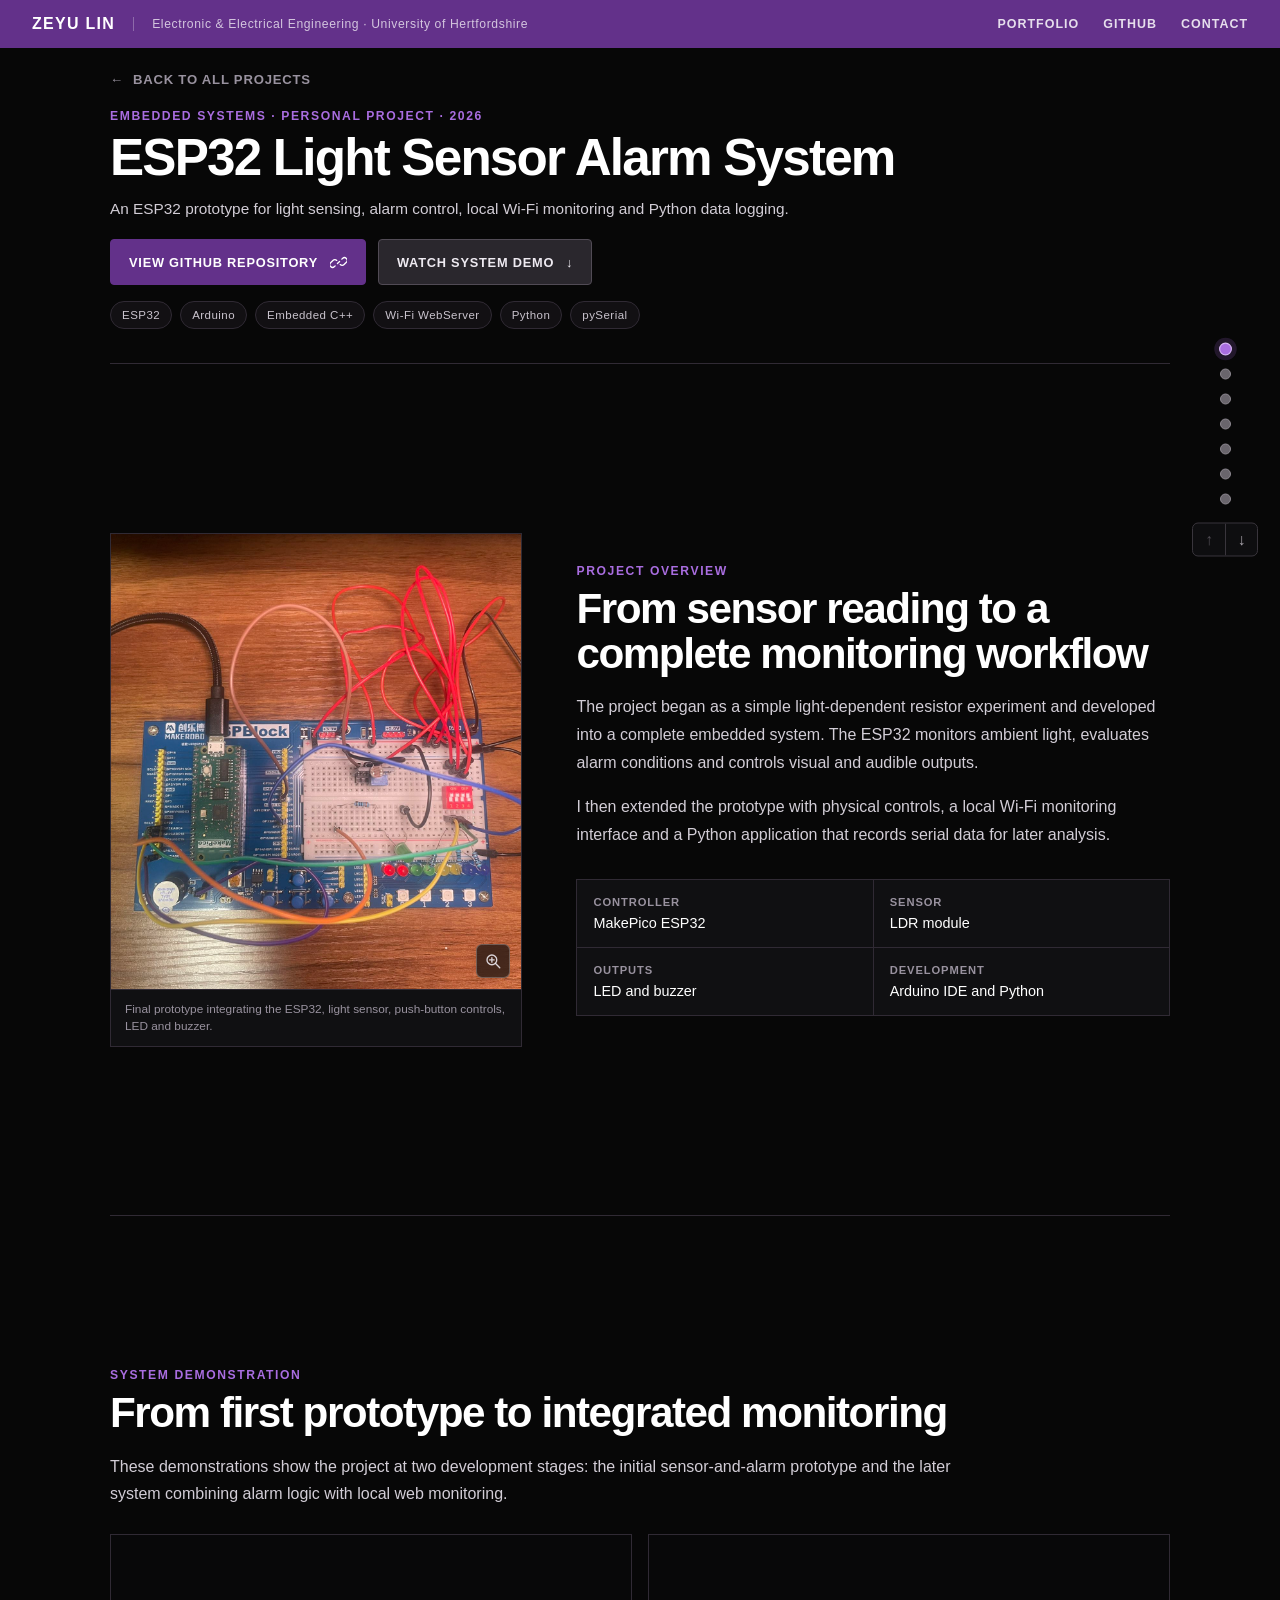
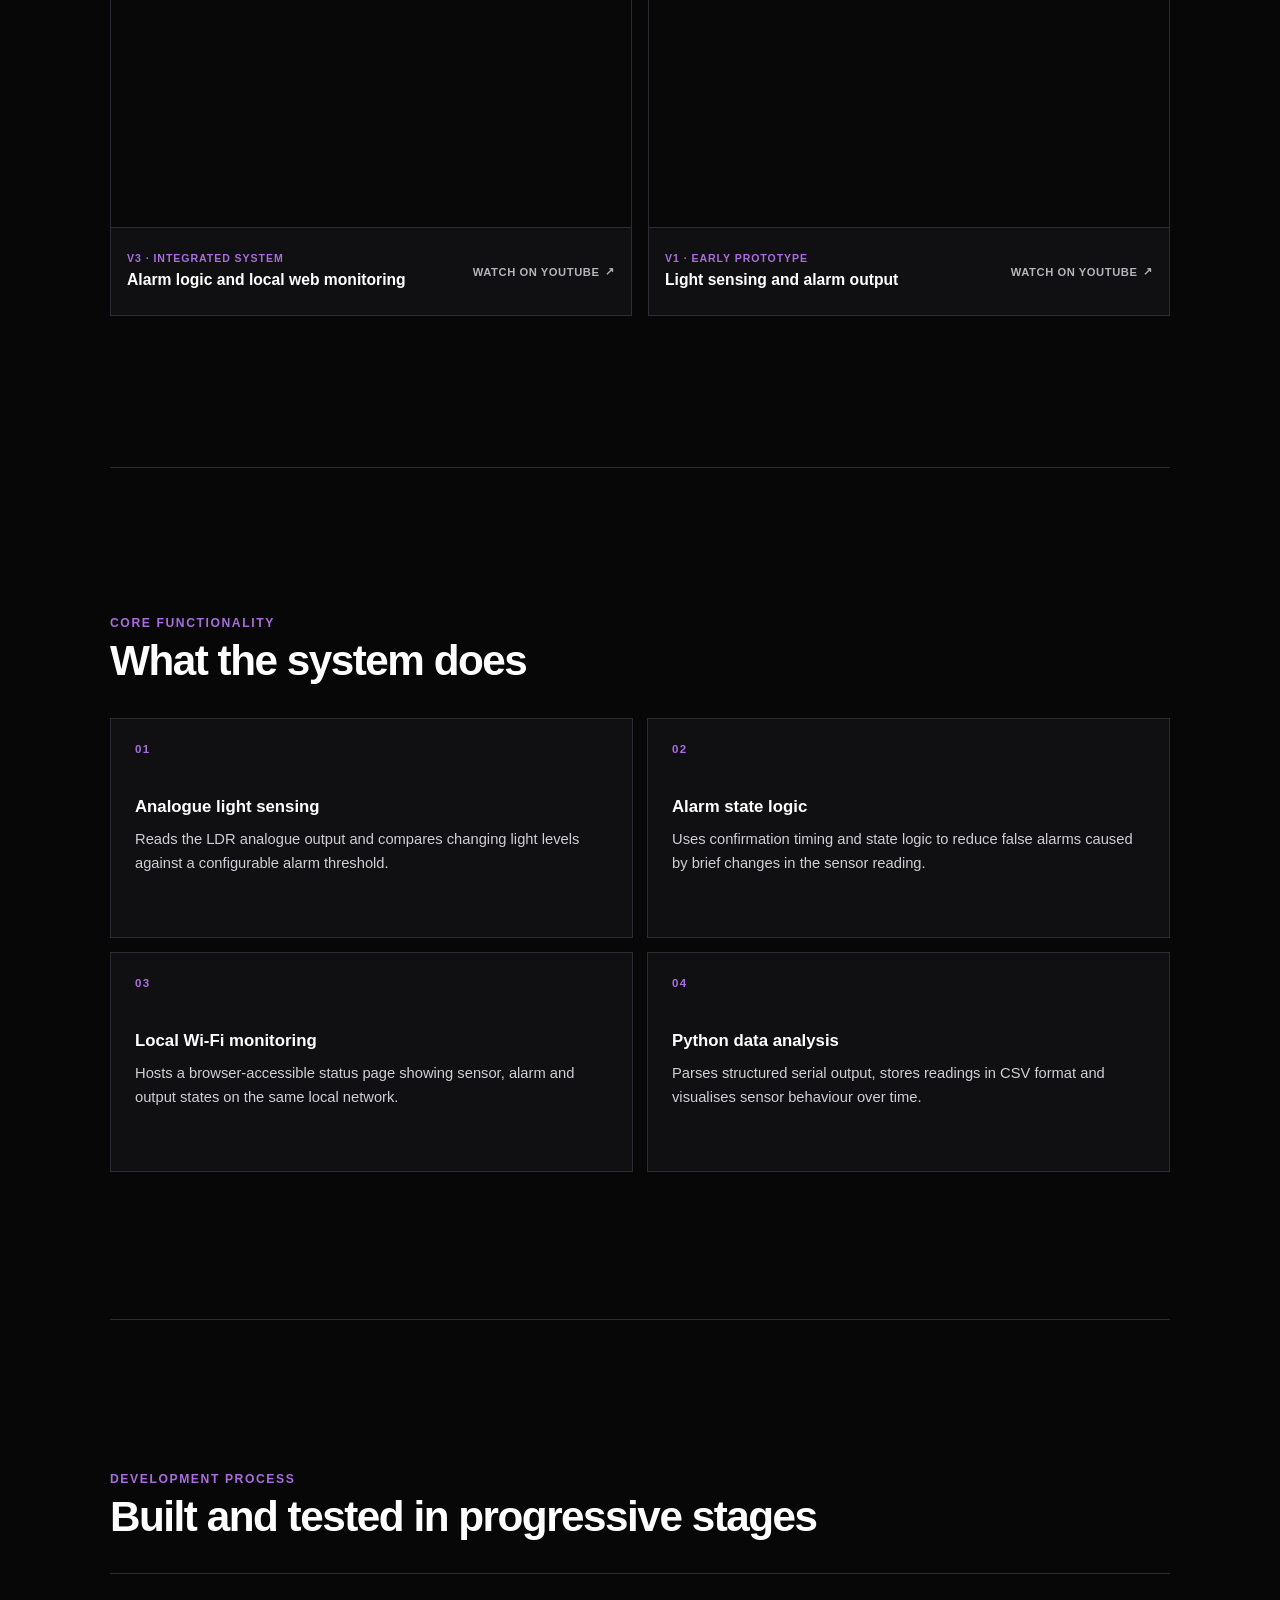
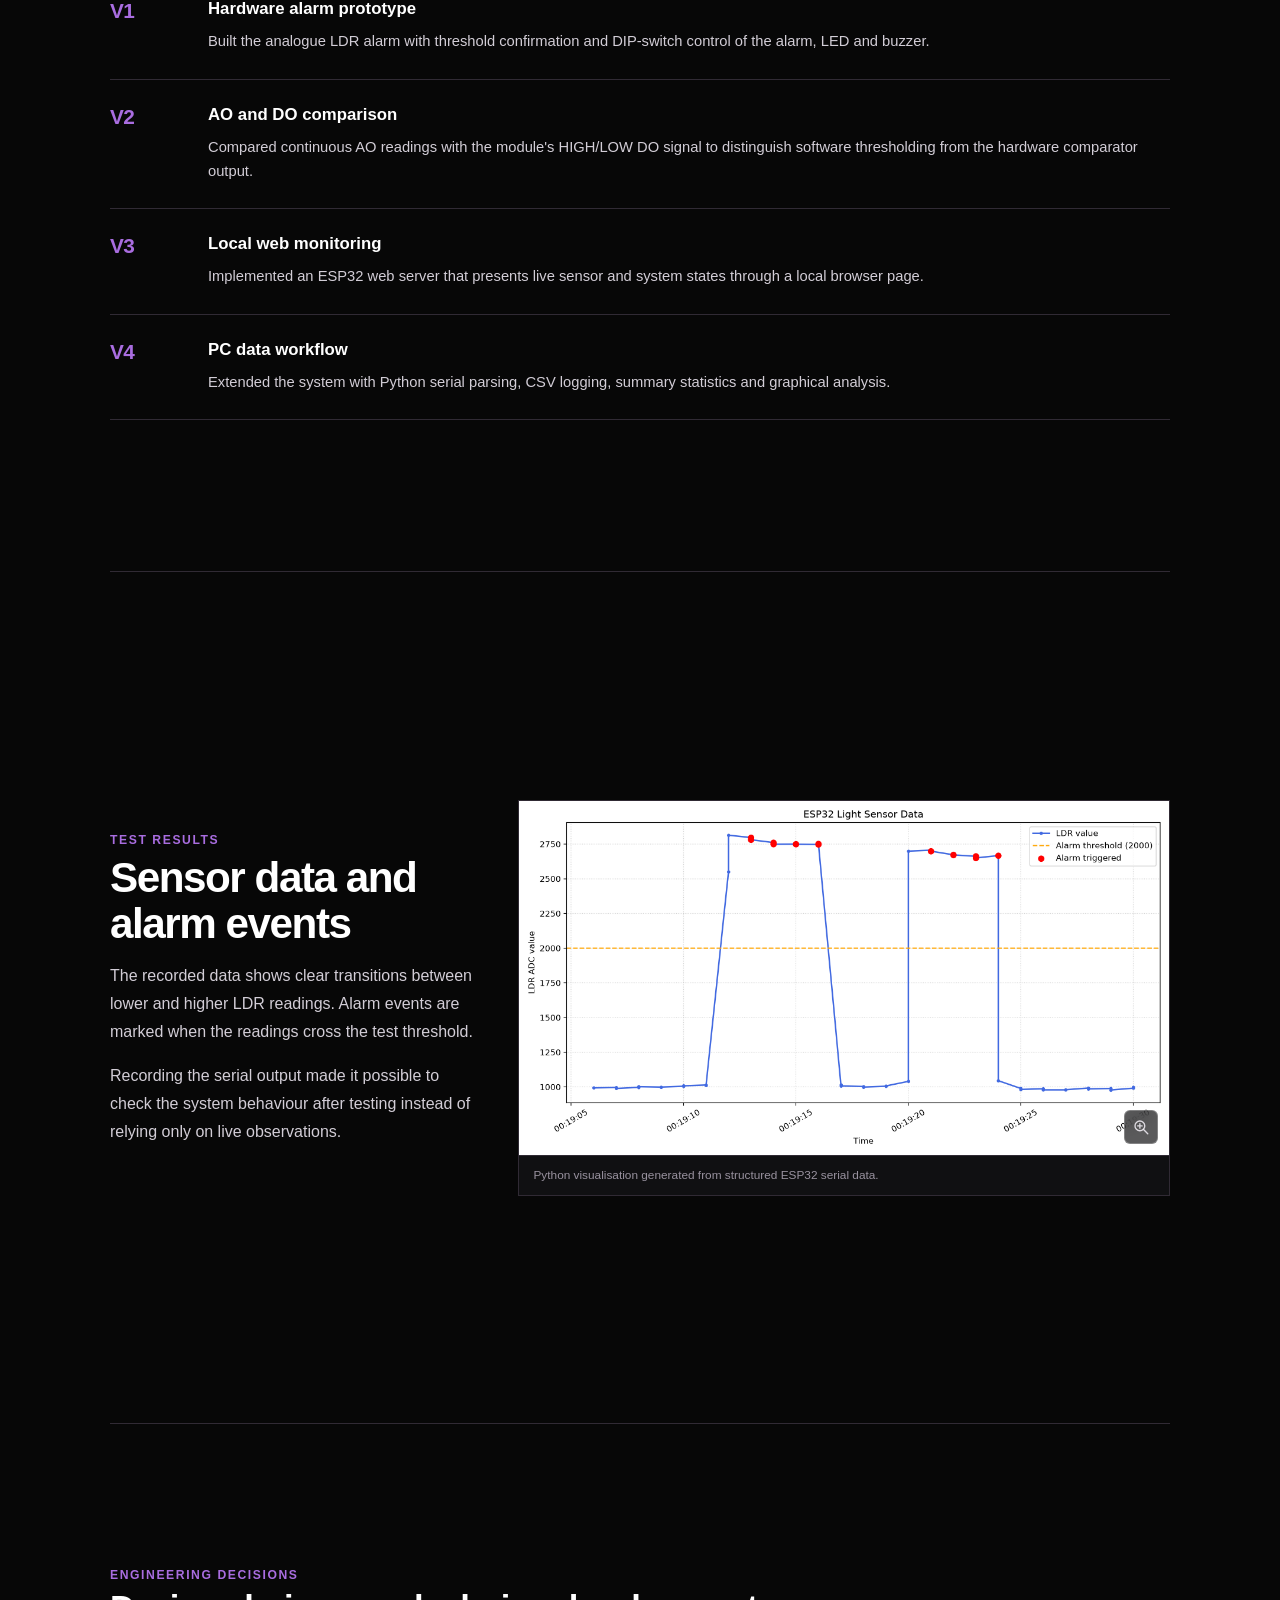
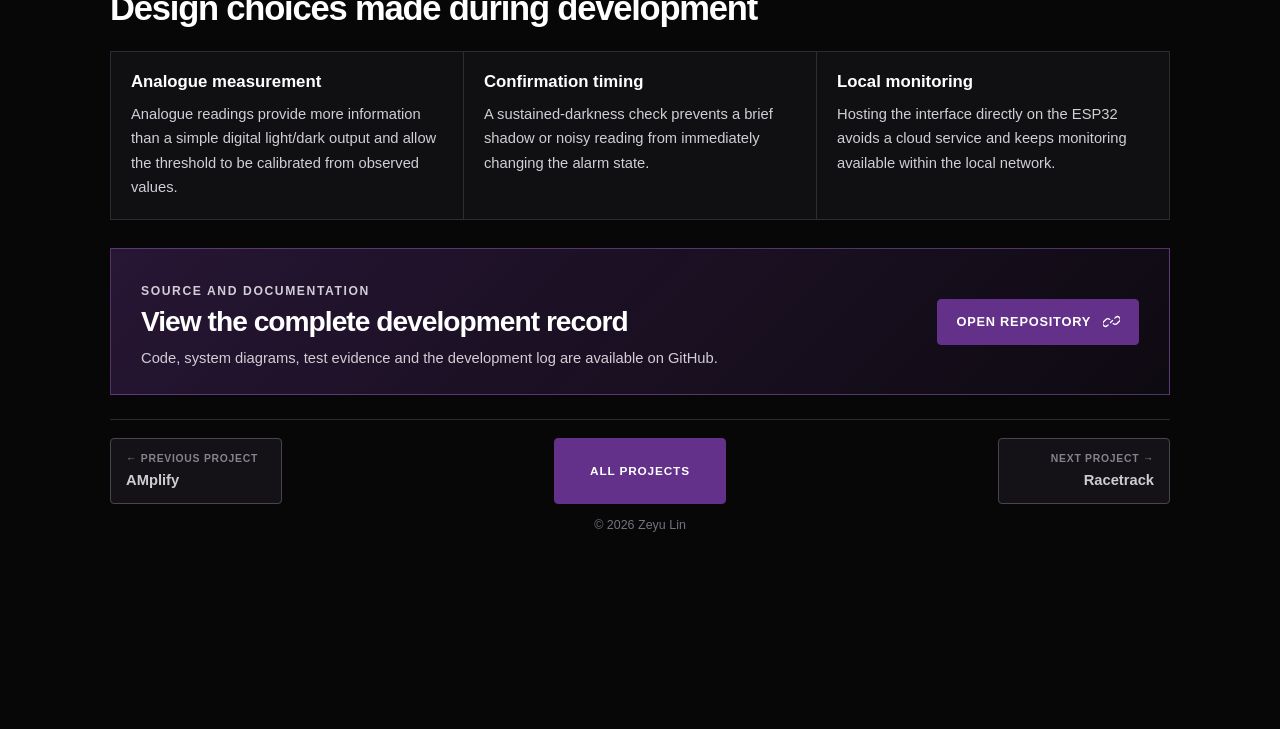
==== commit 06287bac: "Add UK Chapter and AMplify projects and refine portfolio content" ====
--- a/projects/esp32.html
+++ b/projects/esp32.html
@@ -360,11 +360,11 @@
             <div class="stage-marker">V1</div>
 
             <div>
-              <h3>Sensor and output prototype</h3>
+              <h3>Hardware alarm prototype</h3>
 
               <p>
-                Established the ESP32 hardware setup, read analogue LDR
-                values and verified LED output through repeatable tests.
+                Built the analogue LDR alarm with threshold confirmation
+                and DIP-switch control of the alarm, LED and buzzer.
               </p>
             </div>
           </article>
@@ -373,12 +373,12 @@
             <div class="stage-marker">V2</div>
 
             <div>
-              <h3>Integrated alarm controls</h3>
+              <h3>AO and DO comparison</h3>
 
               <p>
-                Added threshold-based alarm behaviour, button
-                debouncing and independent control of LED and buzzer
-                outputs.
+                Compared continuous AO readings with the module's
+                HIGH/LOW DO signal to distinguish software thresholding
+                from the hardware comparator output.
               </p>
             </div>
           </article>
@@ -514,18 +514,17 @@
 
         <div class="project-ending">
           <nav class="project-switcher" aria-label="Browse portfolio projects">
-            <span
-              class="project-switch-card project-switch-previous is-unavailable"
-              role="link"
-              aria-disabled="true"
-              aria-label="Previous project: AMplify Impact Challenge. Project page not yet available."
+            <a
+              class="project-switch-card project-switch-previous"
+              href="amplify.html"
+              aria-label="Previous project: AMplify Impact Challenge 2026"
             >
               <span class="project-switch-direction">
                 <span aria-hidden="true">←</span>
                 Previous project
               </span>
               <strong>AMplify</strong>
-            </span>
+            </a>
 
             <a class="project-switch-card all-projects-card" href="../index.html">
               <span>All Projects</span>
@@ -666,6 +665,26 @@
       });
     }
 
+    // Use the same centred positioning for introduction buttons and side navigation.
+    const sectionActionLinks = Array.from(
+      document.querySelectorAll('.project-actions a[href^="#"]')
+    );
+
+    sectionActionLinks.forEach(function (actionLink) {
+      actionLink.addEventListener("click", function (event) {
+        const targetId = actionLink.getAttribute("href").slice(1);
+        const targetIndex = navigationStops.findIndex(function (section) {
+          return section.id === targetId;
+        });
+
+        if (targetIndex !== -1) {
+          event.preventDefault();
+          setActiveSection(targetIndex);
+          scrollToSection(targetIndex);
+        }
+      });
+    });
+
     sectionDots.forEach(function (dot, index) {
       dot.addEventListener("click", function () {
         setActiveSection(index);
--- a/project.css
+++ b/project.css
@@ -1279,7 +1279,7 @@
   display: grid;
   grid-template-columns: minmax(0, 1.35fr) minmax(240px, 0.65fr);
   gap: 34px;
-  align-items: center;
+  align-items: start;
 }
 
 .outcome-copy h2 {
@@ -1291,7 +1291,16 @@
 }
 
 .enclosure-figure img {
-  height: 290px;
+  height: 220px;
+}
+
+.racetrack-outcome-section .outcome-copy > p:not(.section-label) {
+  margin: 18px 0 0;
+  line-height: 1.58;
+}
+
+.racetrack-outcome-section .result-grid {
+  margin-top: 30px;
 }
 
 .result-grid {
@@ -1350,9 +1359,10 @@
 
 .project-switcher {
   display: grid;
-  grid-template-columns: minmax(0, 1fr) auto minmax(0, 1fr);
+  grid-template-columns: repeat(3, 172px);
   gap: 10px;
-  align-items: center;
+  align-items: stretch;
+  justify-content: space-between;
 
   width: 100%;
 }
@@ -1364,6 +1374,7 @@
   justify-content: center;
 
   min-height: 66px;
+  width: 100%;
   padding: 11px 15px;
 
   color: #d0cbd3;
@@ -1412,8 +1423,6 @@
 .all-projects-card {
   align-items: center;
 
-  min-width: 150px;
-
   color: var(--white);
   background: var(--purple);
   border-color: var(--purple);
@@ -1443,6 +1452,473 @@
 }
 
 /* =========================
+   Traffic light project
+   ========================= */
+
+.traffic-light-project-page .project-introduction h1 {
+  font-size: clamp(2.15rem, 3.55vw, 3.05rem);
+}
+
+.traffic-overview-figure img {
+  height: clamp(350px, 48vh, 470px);
+  max-height: none;
+
+  background: #080809;
+  object-fit: contain;
+}
+
+.traffic-light-project-page .overview-section {
+  grid-template-columns: minmax(300px, 0.9fr) minmax(0, 1.1fr);
+  gap: 52px;
+}
+
+.traffic-evidence-section .section-heading {
+  max-width: 900px;
+  margin-bottom: 26px;
+}
+
+.traffic-state-grid {
+  display: grid;
+  grid-template-columns: minmax(280px, 0.82fr) minmax(0, 1.18fr);
+  gap: 16px;
+}
+
+.traffic-state-grid .evidence-card img {
+  height: 330px;
+}
+
+.traffic-state-table-card img {
+  padding: 18px;
+}
+
+.traffic-equation-grid .evidence-card img {
+  height: min(55vh, 470px);
+}
+
+.traffic-verification-section {
+  grid-template-columns: minmax(280px, 0.72fr) minmax(0, 1.28fr);
+}
+
+.traffic-verification-grid .evidence-card img {
+  height: 245px;
+}
+
+.traffic-video-evidence {
+  display: grid;
+  grid-template-columns: minmax(0, 1.08fr) minmax(210px, 0.92fr);
+  gap: 14px;
+  align-items: start;
+}
+
+.traffic-simulation-video-card {
+  display: flex;
+  flex-direction: column;
+}
+
+.traffic-simulation-video-card .video-card-copy {
+  min-height: 76px;
+}
+
+.traffic-video-image-stack {
+  display: grid;
+  grid-template-rows: repeat(2, minmax(0, 1fr));
+  gap: 14px;
+}
+
+.traffic-video-image-stack .evidence-card {
+  display: grid;
+  grid-template-rows: minmax(0, 1fr) auto;
+}
+
+.traffic-video-image-stack .evidence-card img {
+  height: 108px;
+}
+
+.traffic-result-grid {
+  grid-template-columns: repeat(2, minmax(0, 1fr));
+}
+
+.traffic-result-grid span {
+  line-height: 1.35;
+  white-space: nowrap;
+}
+
+.traffic-outcome-section .section-heading {
+  margin-bottom: 30px;
+}
+
+.traffic-outcome-section .decision-grid article {
+  min-height: 185px;
+}
+
+.traffic-outcome-section .traffic-result-grid {
+  margin-top: 32px;
+}
+
+.traffic-result-grid article {
+  flex-direction: column;
+  gap: 6px;
+  align-items: center;
+  justify-content: center;
+
+  min-height: 82px;
+
+  text-align: center;
+}
+
+.traffic-outcome-section .project-ending {
+  margin-top: 32px;
+}
+
+/* =========================
+   UK Chapter Design Challenge
+   ========================= */
+
+.uk-chapter-project-page .project-introduction h1 {
+  font-size: clamp(2.15rem, 3.55vw, 3.05rem);
+}
+
+.uk-slide-figure img,
+.uk-countrycare-figure img,
+.uk-impact-figure img {
+  background: #f4f4f4;
+  object-fit: contain;
+}
+
+.uk-slide-figure img {
+  max-height: 500px;
+}
+
+.uk-solution-section .section-heading {
+  max-width: 930px;
+  margin-bottom: 20px;
+}
+
+.uk-solution-section .section-heading h2 {
+  font-size: clamp(1.8rem, 2.8vw, 2.55rem);
+  white-space: nowrap;
+}
+
+.uk-solution-layout {
+  display: grid;
+  grid-template-columns: minmax(350px, 1.08fr) minmax(0, 0.92fr);
+  gap: 28px;
+  align-items: stretch;
+}
+
+.uk-countrycare-figure {
+  display: grid;
+  grid-template-rows: minmax(0, 1fr) auto;
+}
+
+.uk-countrycare-figure img {
+  height: 100%;
+  min-height: 300px;
+}
+
+.countrycare-list {
+  display: grid;
+  gap: 1px;
+
+  margin: 0;
+  padding: 1px;
+
+  background: var(--border);
+  list-style: none;
+}
+
+.countrycare-list li {
+  display: grid;
+  grid-template-columns: 42px 1fr;
+  gap: 14px;
+  align-items: start;
+
+  padding: 11px 15px;
+
+  background: var(--panel);
+}
+
+.countrycare-list span {
+  padding-top: 3px;
+
+  color: var(--purple-light);
+
+  font-size: 0.72rem;
+  font-weight: 700;
+  letter-spacing: 0.08em;
+}
+
+.countrycare-list h3 {
+  margin: 0 0 5px;
+
+  color: var(--white);
+
+  font-size: 0.94rem;
+  line-height: 1.3;
+}
+
+.countrycare-list p {
+  margin: 0;
+
+  color: var(--text);
+
+  font-size: 0.84rem;
+  line-height: 1.45;
+}
+
+.uk-impact-section {
+  grid-template-columns: minmax(280px, 0.78fr) minmax(0, 1.22fr);
+}
+
+.uk-impact-figure img {
+  display: block;
+  width: 100%;
+  max-height: 500px;
+}
+
+.impact-priorities {
+  display: flex;
+  flex-wrap: wrap;
+  gap: 8px;
+
+  margin-top: 22px;
+}
+
+.impact-priorities span {
+  padding: 7px 11px;
+
+  color: #c9c3cd;
+  background: #121013;
+  border: 1px solid var(--border);
+  border-radius: 999px;
+
+  font-size: 0.72rem;
+  letter-spacing: 0.04em;
+}
+
+.uk-outcome-section .section-heading {
+  max-width: 900px;
+  margin-bottom: 20px;
+}
+
+.uk-outcome-section .section-heading h2 {
+  font-size: clamp(1.8rem, 2.8vw, 2.55rem);
+  white-space: nowrap;
+}
+
+.uk-outcome-layout {
+  display: grid;
+  grid-template-columns: minmax(0, 1.25fr) minmax(260px, 0.75fr);
+  grid-auto-rows: 270px;
+  gap: 24px;
+  align-items: stretch;
+}
+
+.uk-contribution-grid {
+  grid-template-columns: 1fr;
+}
+
+.uk-contribution-grid article {
+  display: flex;
+  flex-direction: column;
+  justify-content: center;
+
+  min-height: 0;
+  padding: 11px 18px;
+}
+
+.uk-participation-figure {
+  display: grid;
+  grid-template-rows: minmax(0, 1fr) auto;
+}
+
+.uk-participation-figure img {
+  height: 100%;
+  min-height: 0;
+
+  background: #e8e8e8;
+  object-fit: contain;
+}
+
+.uk-learning-statement {
+  margin: 16px 0 0;
+  padding: 14px 18px;
+
+  color: var(--text);
+  background: var(--panel);
+  border-left: 3px solid var(--purple-light);
+
+  font-size: 0.95rem;
+  line-height: 1.65;
+}
+
+/* =========================
+   AMplify Impact Challenge
+   ========================= */
+
+.amplify-project-page .project-introduction h1 {
+  font-size: clamp(2.15rem, 3.55vw, 3.05rem);
+}
+
+.amplify-slide-figure img,
+.amplify-checklist-figure img {
+  background: #f5f5f5;
+  object-fit: contain;
+}
+
+.amplify-project-page .overview-section {
+  grid-template-columns: minmax(390px, 1.2fr) minmax(0, 0.8fr);
+  gap: 38px;
+}
+
+.amplify-slide-figure img {
+  max-height: 500px;
+}
+
+.amplify-problem-section .overview-content h2 {
+  font-size: clamp(1.8rem, 2.8vw, 2.55rem);
+  white-space: nowrap;
+}
+
+.amplify-problem-section .overview-content > p:not(.section-label) {
+  line-height: 1.58;
+}
+
+.amplify-problem-section .project-facts {
+  margin-top: 22px;
+}
+
+.amplify-problem-section .project-facts dd {
+  font-size: 0.82rem;
+  white-space: nowrap;
+}
+
+.amplify-strategy-section .section-heading {
+  max-width: 900px;
+  margin-bottom: 20px;
+}
+
+.amplify-strategy-section .section-heading h2 {
+  font-size: clamp(1.8rem, 2.8vw, 2.55rem);
+  white-space: nowrap;
+}
+
+.amplify-strategy-section .section-introduction {
+  white-space: nowrap;
+}
+
+.amplify-strategy-layout {
+  display: grid;
+  grid-template-columns: minmax(390px, 1.15fr) minmax(0, 0.85fr);
+  gap: 28px;
+  align-items: stretch;
+}
+
+.amplify-checklist-figure {
+  display: grid;
+  grid-template-rows: minmax(0, 1fr) auto;
+}
+
+.amplify-checklist-figure img {
+  width: 100%;
+  height: 100%;
+  min-height: 315px;
+}
+
+.amplify-checklist-list {
+  display: grid;
+  gap: 1px;
+
+  padding: 1px;
+
+  background: var(--border);
+}
+
+.amplify-checklist-list article {
+  display: grid;
+  grid-template-columns: 40px 1fr;
+  gap: 14px;
+  align-items: start;
+
+  padding: 14px 17px;
+
+  background: var(--panel);
+}
+
+.amplify-checklist-list article > span {
+  padding-top: 3px;
+
+  color: var(--purple-light);
+
+  font-size: 0.72rem;
+  font-weight: 700;
+  letter-spacing: 0.08em;
+}
+
+.amplify-checklist-list h3 {
+  margin: 0 0 6px;
+
+  font-size: 0.96rem;
+  line-height: 1.3;
+}
+
+.amplify-checklist-list p {
+  margin: 0;
+
+  color: var(--text);
+
+  font-size: 0.9rem;
+  line-height: 1.45;
+}
+
+.amplify-presentation-section {
+  grid-template-columns: minmax(0, 0.95fr) minmax(380px, 1.05fr);
+  gap: 42px;
+  align-items: center;
+}
+
+.amplify-presentation-section .data-copy h2 {
+  font-size: clamp(1.8rem, 2.8vw, 2.55rem);
+  white-space: nowrap;
+}
+
+.amplify-presentation-section .data-copy > p:not(.section-label) {
+  line-height: 1.62;
+}
+
+.amplify-video-card {
+  align-self: center;
+  justify-self: end;
+
+  width: 100%;
+  max-width: 560px;
+}
+
+.amplify-contribution-grid {
+  grid-template-columns: repeat(3, minmax(0, 1fr));
+}
+
+.amplify-contribution-grid article {
+  min-height: 205px;
+}
+
+.amplify-learning-statement {
+  margin: 20px 0 0;
+  padding: 17px 20px;
+
+  color: var(--text);
+  background: var(--panel);
+  border-left: 3px solid var(--purple-light);
+
+  font-size: 0.95rem;
+  line-height: 1.65;
+}
+
+.amplify-outcome-section .project-ending {
+  margin-top: 28px;
+}
+
+/* =========================
    Footer
    ========================= */
 
@@ -1514,6 +1990,18 @@
 
   .racetrack-project-page .project-introduction h1 {
     font-size: clamp(2rem, 10vw, 3rem);
+  }
+
+  .traffic-light-project-page .project-introduction h1 {
+    font-size: clamp(1.95rem, 9.5vw, 2.9rem);
+  }
+
+  .uk-chapter-project-page .project-introduction h1 {
+    font-size: clamp(1.9rem, 9.2vw, 2.8rem);
+  }
+
+  .amplify-project-page .project-introduction h1 {
+    font-size: clamp(1.9rem, 9.2vw, 2.8rem);
   }
 
   .overview-section,
@@ -1555,9 +2043,90 @@
 
   .video-grid,
   .evidence-grid,
+  .traffic-state-grid,
   .testing-evidence,
-  .outcome-layout {
+  .outcome-layout,
+  .uk-solution-layout,
+  .uk-outcome-layout,
+  .amplify-strategy-layout,
+  .amplify-presentation-section {
     grid-template-columns: 1fr;
+  }
+
+  .uk-outcome-layout {
+    grid-auto-rows: auto;
+  }
+
+  .amplify-contribution-grid {
+    grid-template-columns: 1fr;
+  }
+
+  .amplify-project-page .overview-section {
+    grid-template-columns: 1fr;
+  }
+
+  .amplify-checklist-figure img {
+    height: auto;
+    min-height: 0;
+    max-height: 520px;
+  }
+
+  .uk-solution-section .section-heading h2,
+  .uk-outcome-section .section-heading h2,
+  .amplify-problem-section .overview-content h2,
+  .amplify-strategy-section .section-heading h2,
+  .amplify-presentation-section .data-copy h2,
+  .amplify-strategy-section .section-introduction {
+    white-space: normal;
+  }
+
+  .amplify-problem-section .project-facts dd {
+    white-space: normal;
+  }
+
+  .uk-participation-figure img {
+    height: auto;
+  }
+
+  .amplify-video-card {
+    justify-self: stretch;
+
+    max-width: none;
+  }
+
+  .amplify-outcome-section .project-ending {
+    margin-top: 48px;
+  }
+
+  .traffic-result-grid span {
+    white-space: normal;
+  }
+
+  .uk-countrycare-figure img,
+  .uk-participation-figure img {
+    height: auto;
+    min-height: 0;
+    max-height: 520px;
+  }
+
+  .traffic-overview-figure img {
+    height: auto;
+    max-height: 520px;
+  }
+
+  .traffic-state-grid .evidence-card img,
+  .traffic-equation-grid .evidence-card img,
+  .traffic-verification-grid .evidence-card img {
+    height: min(68vw, 390px);
+  }
+
+  .traffic-video-image-stack {
+    grid-template-columns: repeat(2, minmax(0, 1fr));
+    grid-template-rows: none;
+  }
+
+  .traffic-video-image-stack .evidence-card img {
+    height: min(34vw, 220px);
   }
 
   .video-embed-vertical {
@@ -1659,19 +2228,7 @@
   }
 
   .project-switcher {
-    grid-template-columns: repeat(2, minmax(0, 1fr));
-  }
-
-  .all-projects-card {
-    grid-column: 1 / -1;
-    grid-row: 1;
-
-    min-width: 0;
-  }
-
-  .project-switch-previous,
-  .project-switch-next {
-    grid-row: 2;
+    grid-template-columns: 1fr;
   }
 
   .result-grid {
